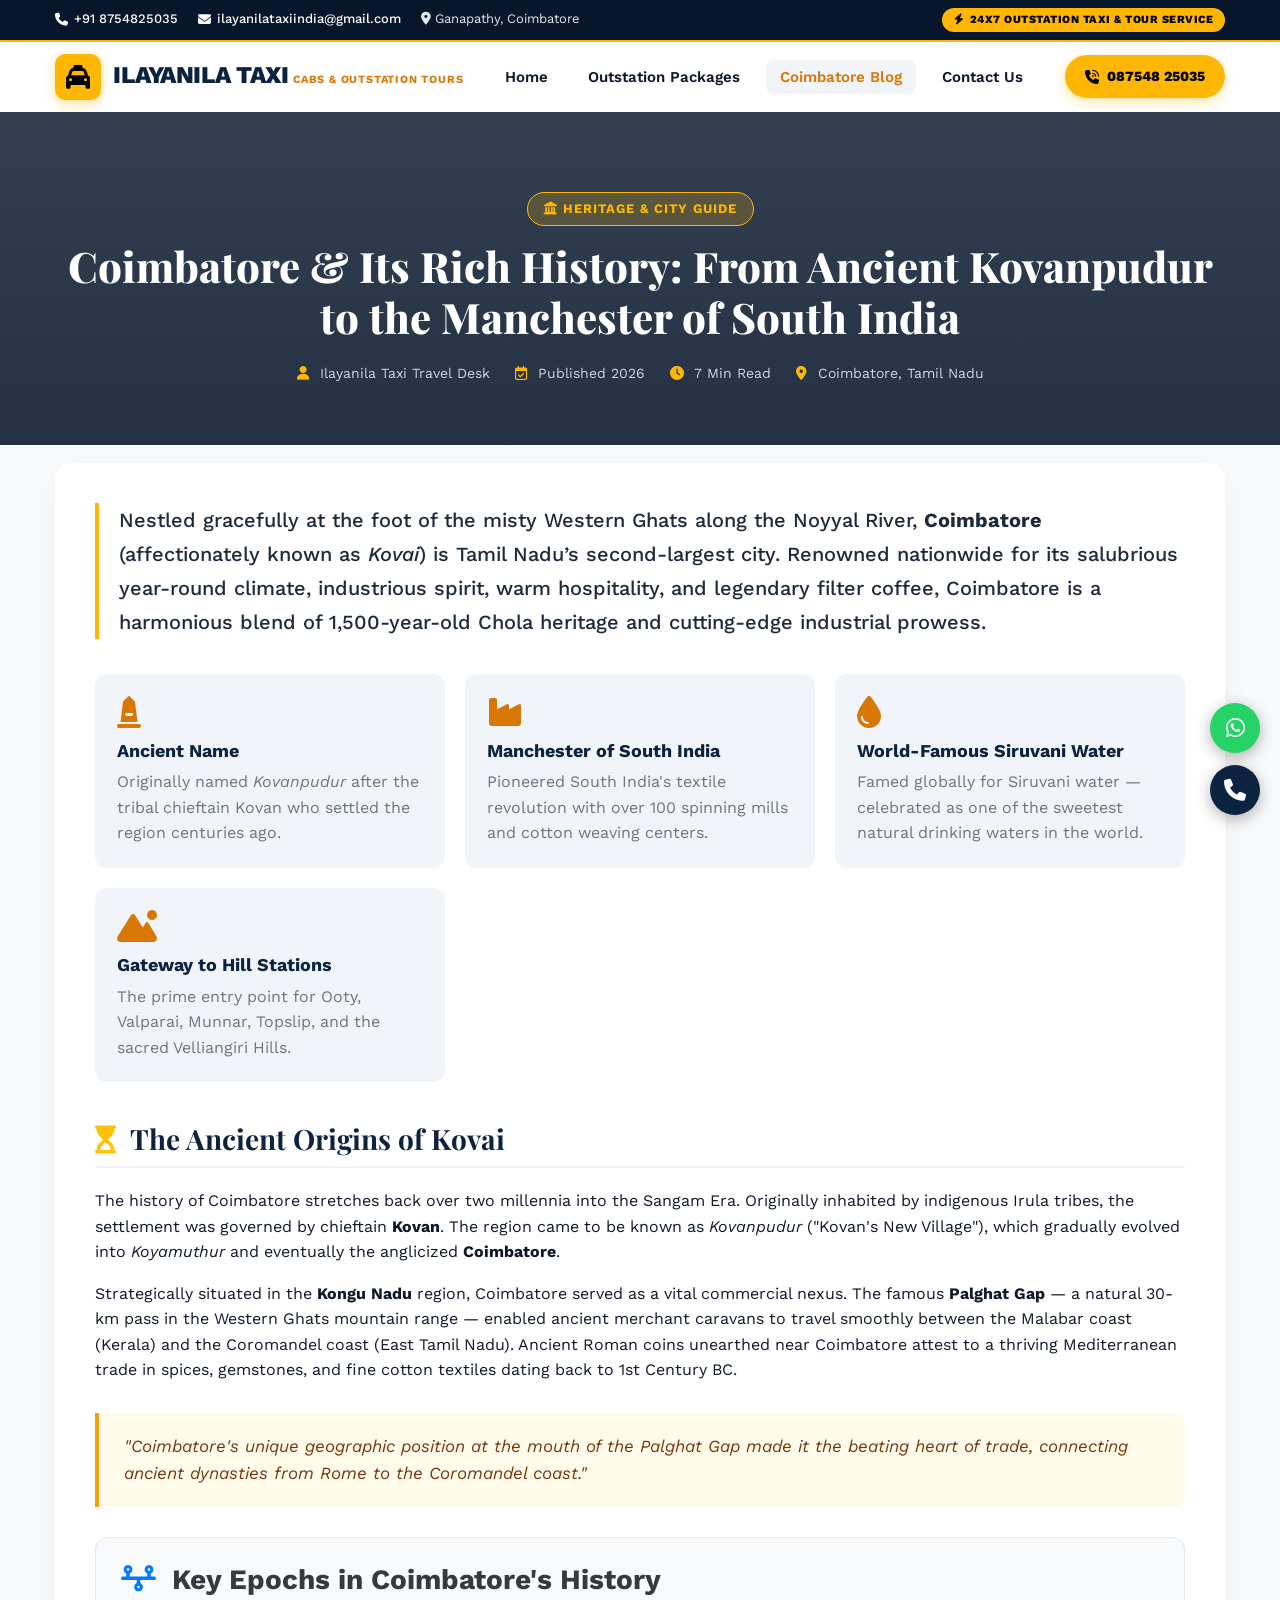
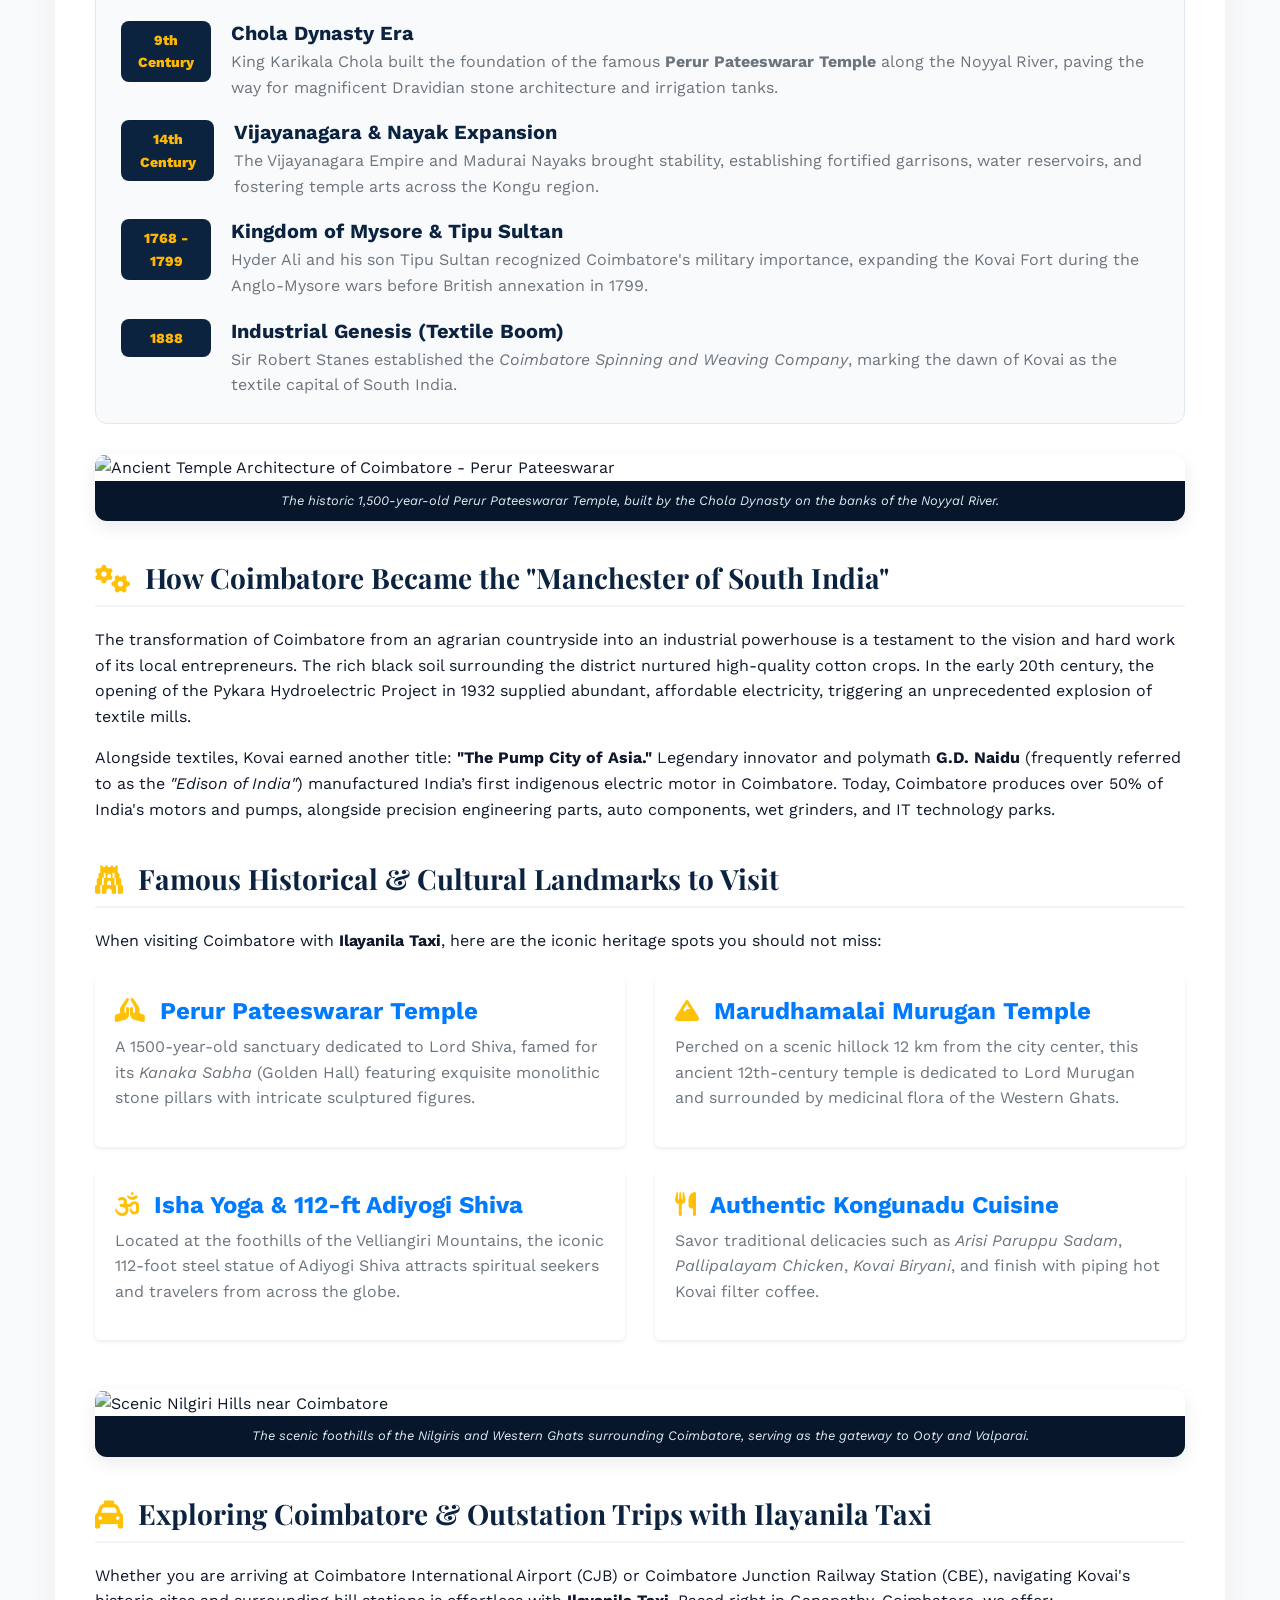
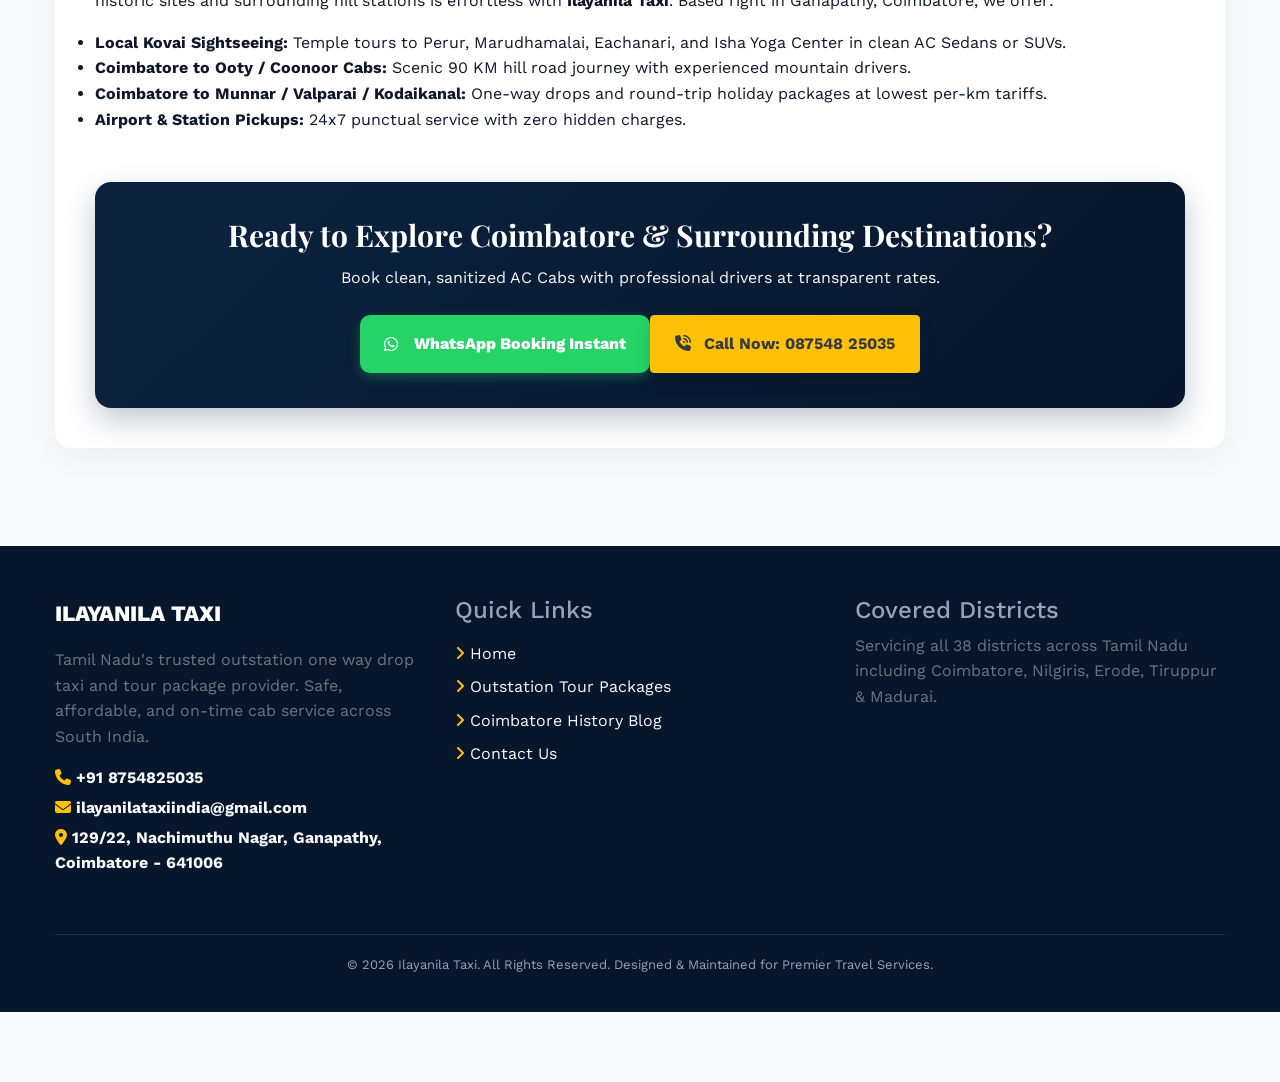
==== blog-coimbatore.html @ df518bef "feat: add Coimbatore blog link and update stylesheet paths Update navigation menus and footer links " ====
<!DOCTYPE html>

<html lang="en">
<head>
<meta charset="utf-8"/>
<meta content="IE=edge" http-equiv="X-UA-Compatible"/>
<meta content="width=device-width, initial-scale=1.0, maximum-scale=1.0, user-scalable=0" name="viewport"/>
<title>Coimbatore & Its Rich History - Manchester of South India | Ilayanila Taxi</title>
<!-- Fav Icon -->
<link href="assets/images/logo.png" rel="icon" type="image/x-icon"/>
<!-- Google Fonts -->
<link href="https://fonts.googleapis.com/css2?family=Playfair+Display:ital,wght@0,600;0,700;0,800;1,600&family=Work+Sans:ital,wght@0,400;0,500;0,600;0,700;0,800&display=swap" rel="stylesheet"/>
<!-- CDN Fallbacks for Bootstrap & FontAwesome -->
<link href="https://cdn.jsdelivr.net/npm/bootstrap@4.6.2/dist/css/bootstrap.min.css" rel="stylesheet"/>
<link href="https://cdnjs.cloudflare.com/ajax/libs/font-awesome/6.4.0/css/all.min.css" rel="stylesheet"/>
<!-- Stylesheets -->
<link href="./assets/css/style.css" rel="stylesheet"/>
<link href="./assets/css/responsive.css" rel="stylesheet"/>
<link href="./style.css" rel="stylesheet"/>

<style>
/* Custom Blog Page Styles */
.blog-hero {
  background: linear-gradient(rgba(7, 22, 43, 0.82), rgba(7, 22, 43, 0.88)), url('https://images.unsplash.com/photo-1582510003544-4d00b7f74220?auto=format&fit=crop&w=1920&q=80') center/cover no-repeat;
  color: #ffffff;
  padding: 80px 0 60px 0;
}

.blog-meta-badge {
  background: rgba(255, 183, 3, 0.2);
  border: 1px solid #ffb703;
  color: #ffb703;
  padding: 6px 16px;
  border-radius: 30px;
  font-size: 13px;
  font-weight: 700;
  text-transform: uppercase;
  letter-spacing: 1px;
  display: inline-block;
}

.blog-main-title {
  font-family: 'Playfair Display', Georgia, serif;
  font-size: 42px;
  font-weight: 800;
  line-height: 1.2;
  margin-top: 15px;
  margin-bottom: 20px;
}

.blog-info-bar {
  display: flex;
  align-items: center;
  justify-content: center;
  gap: 25px;
  flex-wrap: wrap;
  font-size: 14px;
  color: #cbd5e1;
}

.blog-info-bar i {
  color: #ffb703;
  margin-right: 6px;
}

.blog-content-wrapper {
  background: #ffffff;
  border-radius: 16px;
  padding: 40px;
  box-shadow: 0 10px 30px rgba(0,0,0,0.04);
  margin-top: -30px;
  position: relative;
  z-index: 10;
}

.blog-intro-lead {
  font-size: 20px;
  line-height: 1.7;
  color: #1e293b;
  font-weight: 500;
  border-left: 4px solid #ffb703;
  padding-left: 20px;
  margin-bottom: 35px;
}

.history-timeline-box {
  background: #f8fafc;
  border-radius: 12px;
  padding: 25px;
  border: 1px solid #e2e8f0;
  margin: 30px 0;
}

.timeline-item {
  display: flex;
  gap: 20px;
  margin-bottom: 20px;
}

.timeline-item:last-child {
  margin-bottom: 0;
}

.timeline-year {
  background: #0c2340;
  color: #ffb703;
  font-weight: 800;
  padding: 8px 14px;
  border-radius: 8px;
  min-width: 90px;
  text-align: center;
  height: fit-content;
  font-size: 14px;
}

.timeline-content h5 {
  font-weight: 700;
  margin-bottom: 4px;
  color: #0c2340;
}

.blog-section-title {
  font-family: 'Playfair Display', Georgia, serif;
  font-size: 28px;
  font-weight: 700;
  color: #0c2340;
  margin-top: 40px;
  margin-bottom: 20px;
  padding-bottom: 10px;
  border-bottom: 2px solid #f1f5f9;
}

.blog-img-card {
  border-radius: 12px;
  overflow: hidden;
  margin: 25px 0;
  box-shadow: 0 6px 18px rgba(0,0,0,0.08);
}

.blog-img-card img {
  width: 100%;
  height: 380px;
  object-fit: cover;
}

.blog-img-caption {
  background: #07162b;
  color: #e2e8f0;
  padding: 10px 18px;
  font-size: 13px;
  text-align: center;
  font-style: italic;
}

.feature-highlight-grid {
  display: grid;
  grid-template-columns: repeat(auto-fit, minmax(260px, 1fr));
  gap: 20px;
  margin: 30px 0;
}

.feature-highlight-card {
  background: #f1f5f9;
  border-radius: 12px;
  padding: 22px;
  transition: transform 0.2s ease;
}

.feature-highlight-card:hover {
  transform: translateY(-4px);
  background: #e2e8f0;
}

.feature-highlight-card i {
  font-size: 32px;
  color: #d97706;
  margin-bottom: 12px;
}

.feature-highlight-card h4 {
  font-size: 18px;
  font-weight: 700;
  color: #0c2340;
  margin-bottom: 8px;
}

.blog-quote {
  background: #fffbeb;
  border-left: 4px solid #f59e0b;
  padding: 20px 25px;
  border-radius: 0 12px 12px 0;
  font-style: italic;
  font-size: 17px;
  color: #78350f;
  margin: 30px 0;
}

.cta-booking-box {
  background: linear-gradient(135deg, #0c2340 0%, #07162b 100%);
  color: #ffffff;
  border-radius: 16px;
  padding: 35px;
  text-align: center;
  margin-top: 50px;
  box-shadow: 0 12px 30px rgba(12, 35, 64, 0.25);
}

.cta-booking-box h3 {
  font-family: 'Playfair Display', Georgia, serif;
  font-size: 30px;
  font-weight: 700;
  color: #ffffff;
  margin-bottom: 12px;
}

@media (max-width: 767px) {
  .blog-main-title {
    font-size: 30px;
  }
  .blog-content-wrapper {
    padding: 22px;
  }
  .blog-img-card img {
    height: 250px;
  }
  .timeline-item {
    flex-direction: column;
    gap: 8px;
  }
}
</style>

</head>
<body>
<div class="boxed_wrapper">

<!-- Top Header Contact Bar -->
<div class="header-top-bar">
  <div class="auto-container">
    <div class="top-bar-inner">
      <div class="top-info">
        <a href="tel:+918754825035"><i class="fa-solid fa-phone"></i> +91 8754825035</a>
        <a href="mailto:ilayanilataxiindia@gmail.com"><i class="fa-solid fa-envelope"></i> ilayanilataxiindia@gmail.com</a>
        <span class="d-none d-md-inline"><i class="fa-solid fa-location-dot"></i> Ganapathy, Coimbatore</span>
      </div>
      <div>
        <span class="top-badge"><i class="fa-solid fa-bolt"></i> 24x7 Outstation Taxi & Tour Service</span>
      </div>
    </div>
  </div>
</div>

<!-- Main Header -->
<header class="main-header">
<div class="header-lower">
<div class="auto-container">
<div class="outer-box">
<div class="logo-box">
  <a href="index.html" class="brand-badge">
    <div class="brand-icon"><i class="fa-solid fa-taxi"></i></div>
    <div class="brand-text">
      <span class="brand-title">ILAYANILA TAXI</span>
      <span class="brand-sub">Cabs & Outstation Tours</span>
    </div>
  </a>
</div>

<div class="menu-area clearfix d-none d-lg-block">
<nav class="main-menu">
<ul class="navigation">
<li><a href="index.html">Home</a></li>
<li><a href="Destination.html">Outstation Packages</a></li>
<li class="current"><a href="blog-coimbatore.html">Coimbatore Blog</a></li>
<li><a href="contact.html">Contact Us</a></li>
</ul>
</nav>
</div>

<div class="header-cta-group">
  <a href="tel:+918754825035" class="btn-header-call">
    <i class="fa-solid fa-phone-volume"></i>
    <span>087548 25035</span>
  </a>
</div>

</div>
</div>
</div>
</header>

<!-- Blog Hero Banner -->
<section class="blog-hero text-center">
  <div class="auto-container">
    <span class="blog-meta-badge"><i class="fa-solid fa-landmark"></i> Heritage & City Guide</span>
    <h1 class="blog-main-title">Coimbatore & Its Rich History: From Ancient Kovanpudur to the Manchester of South India</h1>
    <div class="blog-info-bar">
      <span><i class="fa-solid fa-user"></i> Ilayanila Taxi Travel Desk</span>
      <span><i class="fa-regular fa-calendar-check"></i> Published 2026</span>
      <span><i class="fa-solid fa-clock"></i> 7 Min Read</span>
      <span><i class="fa-solid fa-location-dot"></i> Coimbatore, Tamil Nadu</span>
    </div>
  </div>
</section>

<!-- Blog Content Area -->
<section class="py-5 bg-light">
<div class="auto-container">
  <div class="blog-content-wrapper">
    
    <p class="blog-intro-lead">
      Nestled gracefully at the foot of the misty Western Ghats along the Noyyal River, <strong>Coimbatore</strong> (affectionately known as <em>Kovai</em>) is Tamil Nadu’s second-largest city. Renowned nationwide for its salubrious year-round climate, industrious spirit, warm hospitality, and legendary filter coffee, Coimbatore is a harmonious blend of 1,500-year-old Chola heritage and cutting-edge industrial prowess.
    </p>

    <!-- Key Quick Facts Grid -->
    <div class="feature-highlight-grid">
      <div class="feature-highlight-card">
        <i class="fa-solid fa-monument"></i>
        <h4>Ancient Name</h4>
        <p class="mb-0 text-muted">Originally named <em>Kovanpudur</em> after the tribal chieftain Kovan who settled the region centuries ago.</p>
      </div>
      <div class="feature-highlight-card">
        <i class="fa-solid fa-industry"></i>
        <h4>Manchester of South India</h4>
        <p class="mb-0 text-muted">Pioneered South India's textile revolution with over 100 spinning mills and cotton weaving centers.</p>
      </div>
      <div class="feature-highlight-card">
        <i class="fa-solid fa-droplet"></i>
        <h4>World-Famous Siruvani Water</h4>
        <p class="mb-0 text-muted">Famed globally for Siruvani water — celebrated as one of the sweetest natural drinking waters in the world.</p>
      </div>
      <div class="feature-highlight-card">
        <i class="fa-solid fa-mountain-sun"></i>
        <h4>Gateway to Hill Stations</h4>
        <p class="mb-0 text-muted">The prime entry point for Ooty, Valparai, Munnar, Topslip, and the sacred Velliangiri Hills.</p>
      </div>
    </div>

    <!-- Section 1: History -->
    <h2 class="blog-section-title"><i class="fa-solid fa-hourglass-start text-warning mr-2"></i> The Ancient Origins of Kovai</h2>
    <p>
      The history of Coimbatore stretches back over two millennia into the Sangam Era. Originally inhabited by indigenous Irula tribes, the settlement was governed by chieftain <strong>Kovan</strong>. The region came to be known as <em>Kovanpudur</em> ("Kovan's New Village"), which gradually evolved into <em>Koyamuthur</em> and eventually the anglicized <strong>Coimbatore</strong>.
    </p>
    <p>
      Strategically situated in the <strong>Kongu Nadu</strong> region, Coimbatore served as a vital commercial nexus. The famous <strong>Palghat Gap</strong> — a natural 30-km pass in the Western Ghats mountain range — enabled ancient merchant caravans to travel smoothly between the Malabar coast (Kerala) and the Coromandel coast (East Tamil Nadu). Ancient Roman coins unearthed near Coimbatore attest to a thriving Mediterranean trade in spices, gemstones, and fine cotton textiles dating back to 1st Century BC.
    </p>

    <div class="blog-quote">
      "Coimbatore's unique geographic position at the mouth of the Palghat Gap made it the beating heart of trade, connecting ancient dynasties from Rome to the Coromandel coast."
    </div>

    <!-- History Timeline -->
    <div class="history-timeline-box">
      <h3 class="font-weight-bold text-dark mb-4"><i class="fa-solid fa-timeline text-primary mr-2"></i> Key Epochs in Coimbatore's History</h3>
      
      <div class="timeline-item">
        <div class="timeline-year">9th Century</div>
        <div class="timeline-content">
          <h5>Chola Dynasty Era</h5>
          <p class="mb-0 text-muted">King Karikala Chola built the foundation of the famous <strong>Perur Pateeswarar Temple</strong> along the Noyyal River, paving the way for magnificent Dravidian stone architecture and irrigation tanks.</p>
        </div>
      </div>

      <div class="timeline-item">
        <div class="timeline-year">14th Century</div>
        <div class="timeline-content">
          <h5>Vijayanagara & Nayak Expansion</h5>
          <p class="mb-0 text-muted">The Vijayanagara Empire and Madurai Nayaks brought stability, establishing fortified garrisons, water reservoirs, and fostering temple arts across the Kongu region.</p>
        </div>
      </div>

      <div class="timeline-item">
        <div class="timeline-year">1768 - 1799</div>
        <div class="timeline-content">
          <h5>Kingdom of Mysore & Tipu Sultan</h5>
          <p class="mb-0 text-muted">Hyder Ali and his son Tipu Sultan recognized Coimbatore's military importance, expanding the Kovai Fort during the Anglo-Mysore wars before British annexation in 1799.</p>
        </div>
      </div>

      <div class="timeline-item">
        <div class="timeline-year">1888</div>
        <div class="timeline-content">
          <h5>Industrial Genesis (Textile Boom)</h5>
          <p class="mb-0 text-muted">Sir Robert Stanes established the <em>Coimbatore Spinning and Weaving Company</em>, marking the dawn of Kovai as the textile capital of South India.</p>
        </div>
      </div>
    </div>

    <!-- Image Card: Perur Temple / Heritage -->
    <div class="blog-img-card">
      <img src="https://images.unsplash.com/photo-1582510003544-4d00b7f74220?auto=format&fit=crop&w=1200&q=80" alt="Ancient Temple Architecture of Coimbatore - Perur Pateeswarar" />
      <div class="blog-img-caption">The historic 1,500-year-old Perur Pateeswarar Temple, built by the Chola Dynasty on the banks of the Noyyal River.</div>
    </div>

    <!-- Section 2: Manchester of South India -->
    <h2 class="blog-section-title"><i class="fa-solid fa-gears text-warning mr-2"></i> How Coimbatore Became the "Manchester of South India"</h2>
    <p>
      The transformation of Coimbatore from an agrarian countryside into an industrial powerhouse is a testament to the vision and hard work of its local entrepreneurs. The rich black soil surrounding the district nurtured high-quality cotton crops. In the early 20th century, the opening of the Pykara Hydroelectric Project in 1932 supplied abundant, affordable electricity, triggering an unprecedented explosion of textile mills.
    </p>
    <p>
      Alongside textiles, Kovai earned another title: <strong>"The Pump City of Asia."</strong> Legendary innovator and polymath <strong>G.D. Naidu</strong> (frequently referred to as the <em>"Edison of India"</em>) manufactured India’s first indigenous electric motor in Coimbatore. Today, Coimbatore produces over 50% of India's motors and pumps, alongside precision engineering parts, auto components, wet grinders, and IT technology parks.
    </p>

    <!-- Section 3: Culture, Temples & Tourism -->
    <h2 class="blog-section-title"><i class="fa-solid fa-gopuram text-warning mr-2"></i> Famous Historical & Cultural Landmarks to Visit</h2>
    <p>
      When visiting Coimbatore with <strong>Ilayanila Taxi</strong>, here are the iconic heritage spots you should not miss:
    </p>

    <div class="row mt-4">
      <div class="col-md-6 mb-4">
        <div class="card h-100 border-0 shadow-sm rounded-lg overflow-hidden">
          <div class="card-body">
            <h4 class="font-weight-bold text-primary mb-2"><i class="fa-solid fa-hands-praying text-warning mr-2"></i> Perur Pateeswarar Temple</h4>
            <p class="text-secondary font-size-14">A 1500-year-old sanctuary dedicated to Lord Shiva, famed for its <em>Kanaka Sabha</em> (Golden Hall) featuring exquisite monolithic stone pillars with intricate sculptured figures.</p>
          </div>
        </div>
      </div>

      <div class="col-md-6 mb-4">
        <div class="card h-100 border-0 shadow-sm rounded-lg overflow-hidden">
          <div class="card-body">
            <h4 class="font-weight-bold text-primary mb-2"><i class="fa-solid fa-mountain text-warning mr-2"></i> Marudhamalai Murugan Temple</h4>
            <p class="text-secondary font-size-14">Perched on a scenic hillock 12 km from the city center, this ancient 12th-century temple is dedicated to Lord Murugan and surrounded by medicinal flora of the Western Ghats.</p>
          </div>
        </div>
      </div>

      <div class="col-md-6 mb-4">
        <div class="card h-100 border-0 shadow-sm rounded-lg overflow-hidden">
          <div class="card-body">
            <h4 class="font-weight-bold text-primary mb-2"><i class="fa-solid fa-om text-warning mr-2"></i> Isha Yoga & 112-ft Adiyogi Shiva</h4>
            <p class="text-secondary font-size-14">Located at the foothills of the Velliangiri Mountains, the iconic 112-foot steel statue of Adiyogi Shiva attracts spiritual seekers and travelers from across the globe.</p>
          </div>
        </div>
      </div>

      <div class="col-md-6 mb-4">
        <div class="card h-100 border-0 shadow-sm rounded-lg overflow-hidden">
          <div class="card-body">
            <h4 class="font-weight-bold text-primary mb-2"><i class="fa-solid fa-utensils text-warning mr-2"></i> Authentic Kongunadu Cuisine</h4>
            <p class="text-secondary font-size-14">Savor traditional delicacies such as <em>Arisi Paruppu Sadam</em>, <em>Pallipalayam Chicken</em>, <em>Kovai Biryani</em>, and finish with piping hot Kovai filter coffee.</p>
          </div>
        </div>
      </div>
    </div>

    <!-- Image Card: Adiyogi / Nature -->
    <div class="blog-img-card">
      <img src="https://images.unsplash.com/photo-1596895111956-bf1cf0599ce5?auto=format&fit=crop&w=1200&q=80" alt="Scenic Nilgiri Hills near Coimbatore" />
      <div class="blog-img-caption">The scenic foothills of the Nilgiris and Western Ghats surrounding Coimbatore, serving as the gateway to Ooty and Valparai.</div>
    </div>

    <!-- Section 4: Exploring Kovai with Ilayanila Taxi -->
    <h2 class="blog-section-title"><i class="fa-solid fa-taxi text-warning mr-2"></i> Exploring Coimbatore & Outstation Trips with Ilayanila Taxi</h2>
    <p>
      Whether you are arriving at Coimbatore International Airport (CJB) or Coimbatore Junction Railway Station (CBE), navigating Kovai's historic sites and surrounding hill stations is effortless with <strong>Ilayanila Taxi</strong>. Based right in Ganapathy, Coimbatore, we offer:
    </p>
    <ul>
      <li><strong>Local Kovai Sightseeing:</strong> Temple tours to Perur, Marudhamalai, Eachanari, and Isha Yoga Center in clean AC Sedans or SUVs.</li>
      <li><strong>Coimbatore to Ooty / Coonoor Cabs:</strong> Scenic 90 KM hill road journey with experienced mountain drivers.</li>
      <li><strong>Coimbatore to Munnar / Valparai / Kodaikanal:</strong> One-way drops and round-trip holiday packages at lowest per-km tariffs.</li>
      <li><strong>Airport & Station Pickups:</strong> 24x7 punctual service with zero hidden charges.</li>
    </ul>

    <!-- CTA Box -->
    <div class="cta-booking-box">
      <h3>Ready to Explore Coimbatore & Surrounding Destinations?</h3>
      <p class="text-light font-size-16 mb-4">Book clean, sanitized AC Cabs with professional drivers at transparent rates.</p>
      <div class="d-flex justify-content-center gap-3 flex-wrap">
        <a href="https://wa.me/918754825035?text=Hello%20Ilayanila%20Taxi,%20I%20read%20your%20Coimbatore%20Blog%20and%20want%20to%20book%20a%20cab" target="_blank" class="btn btn-whatsapp py-3 px-4 font-weight-bold shadow">
          <i class="fa-brands fa-whatsapp font-size-18 mr-2"></i> WhatsApp Booking Instant
        </a>
        <a href="tel:+918754825035" class="btn btn-warning py-3 px-4 font-weight-bold text-dark shadow">
          <i class="fa-solid fa-phone-volume mr-2"></i> Call Now: 087548 25035
        </a>
      </div>
    </div>

  </div>
</div>
</section>

<!-- Footer -->
<footer class="footer">
<div class="auto-container">
  <div class="row">
    <div class="col-lg-4 col-md-6 mb-4">
      <span>ILAYANILA TAXI</span>
      <p class="mt-3 text-muted">Tamil Nadu's trusted outstation one way drop taxi and tour package provider. Safe, affordable, and on-time cab service across South India.</p>
      <div class="mt-3 font-weight-bold text-light">
        <p class="mb-1"><i class="fa-solid fa-phone text-warning"></i> +91 8754825035</p>
        <p class="mb-1"><i class="fa-solid fa-envelope text-warning"></i> ilayanilataxiindia@gmail.com</p>
        <p class="mb-1"><i class="fa-solid fa-location-dot text-warning"></i> 129/22, Nachimuthu Nagar, Ganapathy, Coimbatore - 641006</p>
      </div>
    </div>

    <div class="col-lg-4 col-md-6 mb-4">
      <h4>Quick Links</h4>
      <ul class="list-unstyled mt-3 font-size-14 text-light">
        <li class="mb-2"><a href="index.html"><i class="fa-solid fa-angle-right text-warning"></i> Home</a></li>
        <li class="mb-2"><a href="Destination.html"><i class="fa-solid fa-angle-right text-warning"></i> Outstation Tour Packages</a></li>
        <li class="mb-2"><a href="blog-coimbatore.html"><i class="fa-solid fa-angle-right text-warning"></i> Coimbatore History Blog</a></li>
        <li class="mb-2"><a href="contact.html"><i class="fa-solid fa-angle-right text-warning"></i> Contact Us</a></li>
      </ul>
    </div>

    <div class="col-lg-4 col-md-12 mb-4">
      <h4>Covered Districts</h4>
      <p class="text-muted font-size-13">Servicing all 38 districts across Tamil Nadu including Coimbatore, Nilgiris, Erode, Tiruppur & Madurai.</p>
    </div>
  </div>

  <div class="footer-bottom text-center">
    <p>© 2026 Ilayanila Taxi. All Rights Reserved. Designed & Maintained for Premier Travel Services.</p>
  </div>
</div>
</footer>

<!-- Floating Desktop Contact Icons -->
<div class="contact-icons d-none d-md-flex">
  <a href="https://wa.me/918754825035?text=Hello%20Ilayanila%20Taxi,%20I%20want%20to%20book%20a%20cab" target="_blank" class="whatsapp-icon" title="Chat on WhatsApp"><i class="fa-brands fa-whatsapp"></i></a>
  <a href="tel:+918754825035" class="call-icon" title="Call Us"><i class="fa-solid fa-phone"></i></a>
</div>

<!-- Fixed Mobile Bottom Action Bar -->
<div class="mobile-bottom-bar d-md-none">
  <a href="tel:+918754825035" class="mobile-btn-call">
    <i class="fa-solid fa-phone"></i> Call 087548 25035
  </a>
  <a href="https://wa.me/918754825035?text=Hello%20Ilayanila%20Taxi,%20I%20want%20to%20book%20a%20cab" target="_blank" class="mobile-btn-whatsapp">
    <i class="fa-brands fa-whatsapp"></i> WhatsApp Book
  </a>
</div>

</div><!-- boxed_wrapper -->

<script src="https://code.jquery.com/jquery-3.6.0.min.js"></script>
<script src="https://cdn.jsdelivr.net/npm/bootstrap@4.6.2/dist/js/bootstrap.bundle.min.js"></script>

</body>
</html>
---- assets/css/style.css ----
/* Ilayanila Taxi Main Stylesheet - Modern Clean Redesign */
:root {
  --primary-color: #0c2340;   /* Deep Royal Navy */
  --primary-dark: #07162b;    /* Ultra Dark Navy */
  --secondary-color: #ffb703; /* Taxi Gold/Yellow */
  --secondary-hover: #f59e0b;
  --accent-green: #25D366;    /* WhatsApp Green */
  --accent-green-hover: #1eb857;
  --light-bg: #f8fafc;
  --text-dark: #0f172a;       /* Slate 900 */
  --text-slate: #334155;      /* Slate 700 */
  --text-muted: #64748b;      /* Slate 500 */
  --font-heading: 'Work Sans', 'Playfair Display', Georgia, serif;
  --font-body: 'Work Sans', -apple-system, BlinkMacSystemFont, sans-serif;
}

* {
  box-sizing: border-box;
  margin: 0;
  padding: 0;
}

body {
  font-family: var(--font-body);
  color: var(--text-dark);
  background-color: var(--light-bg);
  line-height: 1.6;
  padding-bottom: 70px; /* Space for mobile bottom bar */
}

a {
  color: inherit;
  text-decoration: none;
  transition: all 0.2s ease;
}
a:hover {
  text-decoration: none;
}

/* Hide duplicate sticky headers/menus */
.sticky-header, .mobile-menu {
  display: none !important;
}

/* Top Header Bar */
.header-top-bar {
  background-color: var(--primary-dark);
  color: #e2e8f0;
  padding: 8px 0;
  font-size: 13px;
  border-bottom: 2px solid var(--secondary-color);
}

.header-top-bar .top-bar-inner {
  display: flex;
  justify-content: space-between;
  align-items: center;
  flex-wrap: wrap;
  gap: 10px;
}

.header-top-bar .top-info {
  display: flex;
  align-items: center;
  gap: 20px;
  flex-wrap: wrap;
}

.header-top-bar .top-info a {
  color: #ffffff;
  display: inline-flex;
  align-items: center;
  gap: 6px;
  font-weight: 500;
}

.header-top-bar .top-info a:hover {
  color: var(--secondary-color);
}

.header-top-bar .top-badge {
  background: var(--secondary-color);
  color: #000000;
  font-weight: 800;
  padding: 3px 12px;
  border-radius: 20px;
  font-size: 11px;
  text-transform: uppercase;
  letter-spacing: 0.5px;
  display: inline-flex;
  align-items: center;
  gap: 5px;
}

/* Main Navbar */
.main-header {
  position: relative;
  width: 100%;
  z-index: 99;
  background: #ffffff;
  box-shadow: 0 4px 15px rgba(0,0,0,0.06);
}

.header-lower {
  padding: 12px 0;
}

.auto-container {
  max-width: 1200px;
  margin: 0 auto;
  padding: 0 15px;
}

.outer-box {
  display: flex;
  align-items: center;
  justify-content: space-between;
}

.logo-box .brand-badge {
  display: flex;
  align-items: center;
  gap: 12px;
  text-decoration: none;
}

.logo-box .brand-icon {
  width: 46px;
  height: 46px;
  background: var(--secondary-color);
  border-radius: 10px;
  display: flex;
  align-items: center;
  justify-content: center;
  color: #000000;
  font-size: 24px;
  box-shadow: 0 4px 12px rgba(255, 183, 3, 0.4);
}

.logo-box .brand-title {
  font-family: var(--font-heading);
  font-size: 24px;
  font-weight: 800;
  color: var(--primary-color);
  line-height: 1.1;
  letter-spacing: -0.5px;
}

.logo-box .brand-sub {
  font-size: 11px;
  font-weight: 700;
  color: #d97706;
  text-transform: uppercase;
  letter-spacing: 0.8px;
}

.navigation {
  display: flex !important;
  flex-direction: row !important;
  list-style: none !important;
  gap: 12px !important;
  align-items: center !important;
  margin: 0 !important;
  padding: 0 !important;
}

.navigation li a {
  font-weight: 600;
  font-size: 15px;
  color: var(--text-dark);
  padding: 8px 14px;
  border-radius: 8px;
}

.navigation li a:hover, .navigation li.current a {
  background: #f1f5f9;
  color: #d97706;
}

.btn-header-call {
  background: var(--secondary-color);
  color: #000000 !important;
  font-weight: 800;
  padding: 10px 20px;
  border-radius: 24px;
  font-size: 14px;
  display: inline-flex;
  align-items: center;
  gap: 8px;
  box-shadow: 0 4px 12px rgba(255, 183, 3, 0.35);
}

.btn-header-call:hover {
  background: var(--secondary-hover);
}

/* Hero Carousel */
.carousel {
  position: relative;
  width: 100%;
  height: 480px;
  overflow: hidden;
  background: var(--primary-dark);
}

.carousel-inner {
  position: relative;
  width: 100%;
  height: 100%;
}

.carousel-slide {
  position: absolute;
  top: 0;
  left: 0;
  width: 100%;
  height: 100%;
  opacity: 0;
  transition: opacity 0.8s ease;
}

.carousel-slide.active {
  opacity: 1;
}

.carousel-slide img {
  width: 100%;
  height: 100%;
  object-fit: cover;
  filter: brightness(0.38);
}

/* Hero Caption Overlay */
.carousel-caption-custom {
  position: absolute;
  top: 0;
  left: 0;
  width: 100%;
  height: 100%;
  display: flex;
  flex-direction: column;
  align-items: center;
  justify-content: center;
  text-align: center;
  padding: 0 20px;
  z-index: 5;
  color: #ffffff;
}

.carousel-text {
  font-family: var(--font-heading);
  font-size: 38px;
  font-weight: 800;
  color: #ffffff;
  margin-bottom: 12px;
  line-height: 1.25;
  text-shadow: 0 2px 10px rgba(0,0,0,0.6);
  max-width: 900px;
}

.carousel-subtext {
  font-size: 17px;
  color: #e2e8f0;
  font-weight: 400;
  max-width: 720px;
  margin: 0 auto 24px;
  line-height: 1.5;
  text-shadow: 0 1px 5px rgba(0,0,0,0.5);
}

.hero-highlights {
  display: flex;
  justify-content: center;
  gap: 12px;
  flex-wrap: wrap;
  max-width: 850px;
}

.hero-tag {
  background: rgba(255, 255, 255, 0.15);
  backdrop-filter: blur(6px);
  border: 1px solid rgba(255, 255, 255, 0.25);
  color: #ffffff;
  padding: 6px 14px;
  border-radius: 20px;
  font-size: 13px;
  font-weight: 600;
  display: inline-flex;
  align-items: center;
  gap: 6px;
}

/* Booking Form Container (Floating Card Style) */
#FormLead {
  margin-top: -65px;
  position: relative;
  z-index: 20;
}

.bookingform-details {
  background: #ffffff !important;
  border-radius: 16px;
  box-shadow: 0 16px 40px rgba(12, 35, 64, 0.12);
  padding: 32px;
  border: 1px solid #e2e8f0;
  border-top: 5px solid var(--secondary-color);
  color: var(--text-dark) !important;
}

.booking-header {
  border-bottom: 2px solid #f1f5f9;
  padding-bottom: 16px;
  margin-bottom: 24px;
}

.booking-header h2 {
  font-size: 24px;
  font-weight: 800;
  color: var(--primary-color);
  display: flex;
  align-items: center;
  gap: 10px;
  margin: 0;
}

/* Tab buttons for trip type */
.tab-btn-group {
  display: flex;
  gap: 12px;
  margin-bottom: 24px;
}

.tab-btn {
  flex: 1;
  padding: 12px 18px;
  background: #f1f5f9;
  color: var(--text-slate);
  font-weight: 700;
  font-size: 15px;
  border-radius: 10px;
  border: 2px solid #e2e8f0;
  cursor: pointer;
  text-align: center;
  transition: all 0.2s ease;
  display: inline-flex;
  align-items: center;
  justify-content: center;
  gap: 8px;
}

.tab-btn:hover {
  background: #e2e8f0;
}

.tab-btn.active {
  background: var(--primary-color) !important;
  color: #ffffff !important;
  border-color: var(--primary-color) !important;
  box-shadow: 0 4px 12px rgba(12, 35, 64, 0.2);
}

/* Form Controls & Labels */
.bookingform-details label {
  color: var(--text-dark) !important;
  font-weight: 700 !important;
  font-size: 14px !important;
  margin-bottom: 6px !important;
  display: block;
}

.bookingform-details .form-control {
  background: #ffffff !important;
  border: 1px solid #cbd5e1 !important;
  border-radius: 8px !important;
  padding: 10px 14px !important;
  font-size: 14px !important;
  height: 46px !important;
  color: var(--text-dark) !important;
  box-shadow: none !important;
  transition: border-color 0.2s;
}

.bookingform-details .form-control:focus {
  border-color: var(--primary-color) !important;
  box-shadow: 0 0 0 3px rgba(12, 35, 64, 0.1) !important;
}

.fare-calc-badge {
  background: #fefce8;
  border: 1px solid #fde047;
  color: #854d0e;
  padding: 14px 18px;
  border-radius: 10px;
  font-weight: 700;
  font-size: 15px;
  margin: 20px 0;
  display: flex;
  align-items: center;
  justify-content: space-between;
  flex-wrap: wrap;
  gap: 12px;
}

.btn-action-group {
  display: flex;
  gap: 14px;
  flex-wrap: wrap;
}

.btn-action-group .btn {
  flex: 1;
  min-width: 200px;
}

.btn-whatsapp {
  background-color: var(--accent-green) !important;
  color: #ffffff !important;
  border: none !important;
  font-weight: 800 !important;
  border-radius: 10px !important;
  display: inline-flex !important;
  align-items: center !important;
  justify-content: center !important;
  gap: 8px !important;
  box-shadow: 0 4px 12px rgba(37, 211, 102, 0.3) !important;
  transition: background-color 0.2s ease !important;
}
.btn-whatsapp:hover {
  background-color: var(--accent-green-hover) !important;
  color: #ffffff !important;
}

.btn-call {
  background-color: var(--primary-color) !important;
  color: #ffffff !important;
  border: none !important;
  font-weight: 800 !important;
  border-radius: 10px !important;
  display: inline-flex !important;
  align-items: center !important;
  justify-content: center !important;
  gap: 8px !important;
  box-shadow: 0 4px 12px rgba(12, 35, 64, 0.3) !important;
  transition: background-color 0.2s ease !important;
}
.btn-call:hover {
  background-color: var(--primary-dark) !important;
  color: #ffffff !important;
}

/* Section Title Styling */
.sec-title {
  text-align: center;
  margin-bottom: 36px;
}

.sec-title h6 {
  font-size: 13px;
  font-weight: 800;
  color: #d97706;
  text-transform: uppercase;
  letter-spacing: 1.5px;
  margin-bottom: 6px;
}

.sec-title h2 {
  font-size: 30px;
  font-weight: 800;
  color: var(--primary-color);
  line-height: 1.25;
}

/* Fleet Cards */
.fleet-grid {
  display: grid;
  grid-template-columns: repeat(auto-fit, minmax(270px, 1fr));
  gap: 24px;
}

.fleet-card {
  background: #ffffff;
  border-radius: 16px;
  border: 1px solid #e2e8f0;
  overflow: hidden;
  box-shadow: 0 6px 20px rgba(0,0,0,0.05);
  transition: transform 0.3s, box-shadow 0.3s;
  display: flex;
  flex-direction: column;
}

.fleet-card:hover {
  transform: translateY(-5px);
  box-shadow: 0 12px 28px rgba(0,0,0,0.1);
}

.fleet-img-wrap {
  position: relative;
  height: 190px;
  background: #f1f5f9;
}

.fleet-img-wrap img {
  width: 100%;
  height: 100%;
  object-fit: cover;
}

.fleet-badge {
  position: absolute;
  top: 12px;
  right: 12px;
  background: var(--secondary-color);
  color: #000000;
  font-weight: 800;
  font-size: 12px;
  padding: 4px 10px;
  border-radius: 20px;
}

.fleet-body {
  padding: 20px;
  display: flex;
  flex-direction: column;
  flex: 1;
}

.fleet-title {
  font-size: 22px;
  font-weight: 800;
  color: var(--primary-color);
  margin-bottom: 4px;
}

.fleet-models {
  font-size: 13px;
  color: var(--text-muted);
  margin-bottom: 16px;
}

.fleet-specs {
  display: grid;
  grid-template-columns: 1fr 1fr;
  gap: 8px;
  background: #f8fafc;
  padding: 10px 12px;
  border-radius: 8px;
  margin-bottom: 16px;
  font-size: 13px;
}

.fleet-spec-item {
  display: flex;
  align-items: center;
  gap: 6px;
  color: #334155;
  font-weight: 500;
}

.fleet-price-box {
  background: #eff6ff;
  border: 1px dashed #bfdbfe;
  padding: 12px;
  border-radius: 8px;
  margin-bottom: 16px;
}

.fleet-price-row {
  display: flex;
  justify-content: space-between;
  font-size: 14px;
  font-weight: 700;
  color: var(--primary-color);
  margin-bottom: 4px;
}

/* Tour Cards */
.tour-grid {
  display: grid;
  grid-template-columns: repeat(auto-fit, minmax(300px, 1fr));
  gap: 24px;
}

.tour-card {
  background: #ffffff;
  border-radius: 16px;
  border: 1px solid #e2e8f0;
  overflow: hidden;
  box-shadow: 0 6px 20px rgba(0,0,0,0.05);
  display: flex;
  flex-direction: column;
}

.tour-card-img {
  position: relative;
  height: 200px;
}

.tour-card-img img {
  width: 100%;
  height: 100%;
  object-fit: cover;
}

.tour-duration-tag {
  position: absolute;
  bottom: 12px;
  left: 12px;
  background: var(--primary-color);
  color: #ffffff;
  font-weight: 700;
  font-size: 12px;
  padding: 4px 12px;
  border-radius: 20px;
}

.tour-card-body {
  padding: 20px;
  display: flex;
  flex-direction: column;
  flex: 1;
}

.tour-card-title {
  font-size: 20px;
  font-weight: 800;
  color: var(--primary-color);
  margin-bottom: 8px;
}

.tour-highlights-list {
  font-size: 13px;
  color: #475569;
  list-style: none;
  margin-bottom: 16px;
}

.tour-highlights-list li {
  margin-bottom: 6px;
  display: flex;
  align-items: center;
  gap: 6px;
}

/* Table */
.table-responsive {
  border-radius: 12px;
  box-shadow: 0 4px 16px rgba(0,0,0,0.04);
}

.table-bordered {
  border: 1px solid #e2e8f0;
  background: #ffffff;
  margin: 0;
}

.table-bordered th {
  background: var(--primary-color);
  color: #ffffff;
  font-weight: 700;
  text-align: center;
  padding: 14px;
  font-size: 14px;
}

.table-bordered td {
  vertical-align: middle;
  padding: 12px 14px;
  font-size: 14px;
}

/* Feature Boxes */
.feature-box {
  background: #ffffff;
  padding: 24px;
  border-radius: 12px;
  border: 1px solid #e2e8f0;
  text-align: center;
  box-shadow: 0 4px 12px rgba(0,0,0,0.03);
  height: 100%;
}

.feature-icon {
  width: 54px;
  height: 54px;
  background: #fef3c7;
  color: #d97706;
  border-radius: 50%;
  display: flex;
  align-items: center;
  justify-content: center;
  font-size: 24px;
  margin: 0 auto 16px;
}

.feature-box h4 {
  font-size: 18px;
  font-weight: 800;
  color: var(--primary-color);
  margin-bottom: 8px;
}

.feature-box p {
  font-size: 14px;
  color: var(--text-muted);
}

/* Footer */
.footer {
  background: var(--primary-dark);
  color: #94a3b8;
  padding: 50px 20px 20px;
  margin-top: 50px;
}

.footer span {
  font-family: var(--font-heading);
  font-size: 22px;
  font-weight: 800;
  color: #ffffff;
}

.district-list {
  display: grid;
  grid-template-columns: repeat(auto-fill, minmax(130px, 1fr));
  gap: 8px;
  list-style: none;
  padding: 15px 0;
  color: #cbd5e1;
  font-size: 13px;
}

.collapsible {
  background: var(--primary-color);
  color: var(--secondary-color);
  border: 1px solid var(--secondary-color);
  padding: 10px 16px;
  width: 100%;
  text-align: left;
  font-weight: 700;
  border-radius: 6px;
  cursor: pointer;
  margin-top: 15px;
}

.footer-bottom {
  border-top: 1px solid rgba(255,255,255,0.1);
  padding-top: 20px;
  margin-top: 30px;
  font-size: 13px;
}

/* Floating Contact Icons (Desktop) */
.contact-icons {
  position: fixed;
  bottom: 85px;
  right: 20px;
  display: flex;
  flex-direction: column;
  gap: 12px;
  z-index: 999;
}

.whatsapp-icon, .call-icon {
  width: 50px;
  height: 50px;
  border-radius: 50%;
  display: flex;
  align-items: center;
  justify-content: center;
  color: #ffffff;
  font-size: 22px;
  box-shadow: 0 4px 15px rgba(0,0,0,0.3);
  transition: transform 0.3s;
}

.whatsapp-icon { background: var(--accent-green); }
.call-icon { background: var(--primary-color); }

.whatsapp-icon:hover, .call-icon:hover {
  transform: scale(1.1);
  color: #ffffff;
}

/* Fixed Mobile Bottom Action Bar */
.mobile-bottom-bar {
  position: fixed;
  bottom: 0;
  left: 0;
  width: 100%;
  background: #ffffff;
  box-shadow: 0 -2px 10px rgba(0,0,0,0.15);
  display: flex;
  z-index: 9999;
  border-top: 1px solid #e2e8f0;
}

.mobile-bottom-bar a {
  flex: 1;
  padding: 14px 10px;
  text-align: center;
  font-weight: 800;
  font-size: 15px;
  display: flex;
  align-items: center;
  justify-content: center;
  gap: 8px;
  text-decoration: none;
}

.mobile-btn-call {
  background: var(--primary-color);
  color: #ffffff !important;
}

.mobile-btn-whatsapp {
  background: var(--accent-green);
  color: #ffffff !important;
}

/* Autocomplete */
.position-relative-container {
  position: relative;
}

.autocomplete-suggestions {
  position: absolute;
  border: 1px solid #cbd5e1;
  z-index: 999;
  top: 100%;
  left: 0;
  right: 0;
  background-color: #ffffff;
  max-height: 220px;
  overflow-y: auto;
  box-shadow: 0px 8px 20px rgba(0,0,0,0.15);
  border-radius: 0 0 8px 8px;
}

.autocomplete-suggestion {
  padding: 10px 14px;
  cursor: pointer;
  background-color: #ffffff;
  border-bottom: 1px solid #f1f5f9;
  font-size: 13px;
  color: #334155;
}

.autocomplete-suggestion:hover {
  background-color: #eff6ff;
  color: var(--primary-color);
  font-weight: 600;
}

/* Responsive Overrides */
@media (max-width: 991px) {
  .navigation {
    display: none !important;
  }
  .carousel {
    height: 380px;
  }
  .carousel-text {
    font-size: 28px;
  }
  .carousel-subtext {
    font-size: 15px;
  }
  #FormLead {
    margin-top: -30px;
  }
  .bookingform-details {
    padding: 20px 16px;
  }
}

@media (max-width: 575px) {
  .header-top-bar .top-info {
    font-size: 12px;
    gap: 10px;
  }
  .carousel {
    height: 340px;
  }
  .carousel-text {
    font-size: 22px;
  }
  .carousel-subtext {
    font-size: 13px;
  }
  .hero-tag {
    font-size: 11px;
    padding: 4px 10px;
  }
  .btn-header-call span {
    display: none;
  }
}

/* Extra Helper Utilities */
.bookingform-details {
  background: #0b3a6e !important;
}
.Bookingnow {
  color: #e0b336 !important;
}
.nav-tabs .nav-link {
  color: #e0b336 !important;
}
.nav-tabs .nav-link.active {
  background: #0b3a6e !important;
  border: 1px solid #e0b336 !important;
}
#distance {
  color: white !important;
}
---- assets/css/responsive.css ----
/* Responsive Css */



@media only screen and (max-width: 1599px){

  .main-header.style-three .header-lower .logo-box{
    margin-right: 30px;
  }

  .main-header.style-three .header-lower .menu-right-content .btn-box{
    margin-left: 30px;
  }

}


@media only screen and (max-width: 1399px){

  .main-header.style-three{
    padding: 0px 30px;
  }

  .main-header.style-three .header-lower .main-menu .navigation > li{
    margin: 0px 15px;
  }

}


@media only screen and (max-width: 1200px){

  .main-menu,
  .sticky-header,
  .main-header.style-one .outer-container:before{
    display: none !important;
  }

  .menu-area .mobile-nav-toggler {
    display: block;
    padding: 10px;
  }

  .megamenu ul li:first-child{
    display: none;
  }

  .booking-form .message-btn{
    position: relative;
    top: 0px;
    right: 0px;
    width: 50%;
    float: left;
    padding: 0px 15px;
  }

  .booking-form .form-group{
    width: 50%;
    margin-bottom: 30px;
    padding: 0px 15px;
  }

  .booking-form .form-group input[type='text'],
  .booking-form .form-group .nice-select{
    max-width: 100%;
  }

  .banner-section .content-box .form-inner{
    padding-right: 20px;
  }

  .booking-form .message-btn .theme-btn{
    display: block;
    width: 100%;
  }

  .image_block_1 .image-box .video-content{
    right: -15px;
  }

  .footer-top .footer-widget{
    margin: 0px !important;
  }

  .footer-top .logo-widget .social-links li{
    margin-bottom: 10px;
  }

  .about-style-two .content_block_1 .content-box{
    margin: 0px;
  }

  .banner-section.style-three .booking-form .message-btn{
    top: 0px;
  }

  .banner-section.style-three .form-inner{
    padding-right: 30px;
  }

  .anim-icon{
    display: none !important;
  }

  .about-style-three .content_block_4 .content-box{
    margin-left: 0px;
  }

  .main-header.style-three .menu-area .mobile-nav-toggler .icon-bar{
    background: #222;
  }

  .main-header.style-three .menu-area .mobile-nav-toggler{
    margin-top: 32px;
  }

  .deals-style-two .single-deals-box .inner-box .content-box{
    padding: 40px 30px;
  }

  .deals-style-two .owl-nav{
    display: none;
  }

  .single-feed-box .inner-box .link a{
    font-size: 20px;
    line-height: 24px;
    padding: 10px 20px;
  }

  .destination-details-content .inner-box .image-box .image{
    margin-bottom: 10px;
  }

  .page-title.style-two .booking-form .message-btn{
    top: 0px;
  }

  .page-title.style-two .form-inner{
    padding-right: 30px;
    padding-bottom: 30px;
  }

  .tours-page-section .item-shorting .left-column h3{
    font-size: 20px;
  }

  .tour-details .tour-sidebar{
    margin-top: 0px;
    padding-top: 150px;
  }

  .tour-details-content .overview-inner .overview-list li ul li{
    font-size: 15px;
  }

  .blog-details-content .image-box .image{
    margin-bottom: 10px;
  }

  .rtl .banner-section .content-box .form-inner{
    padding-left: 20px;
  }

  .rtl .booking-form .message-btn{
    left: 0px;
  }

  .banner-section.style-three .form-inner{
    padding-bottom: 20px;
  }


}



@media only screen and (min-width: 768px){
  .main-menu .navigation > li > ul,
  .main-menu .navigation > li > ul > li > ul,
  .main-menu .navigation > li > .megamenu{
    display:block !important;
    visibility:hidden;
    opacity:0;
  }
}



@media only screen and (max-width: 991px){

  .feature-block-one .inner-box{
    margin-bottom: 30px;
  }

  .feature-section,
  .tour-section{
    padding-bottom: 120px;
  }

  .image_block_1 .image-box,
  .tour-block-one .inner-box{
    margin-bottom: 30px;
  }

  .image_block_1 .image-box .video-content{
    right: 0px;
  }

  .image_block_1 .image-box .shape{
    display: none;
  }

  .counter-block-one .inner-box{
    margin-bottom: 30px;
  }

  .funfact-section .inner-container{
    padding-bottom: 10px;
  }

  .news-block-one .inner-box{
    margin-bottom: 30px;
  }

  .pb-220{
    padding-bottom: 190px !important;
  }

  .footer-top .footer-widget{
    margin: 0px 0px 30px 0px !important;
  }

  .footer-top{
    padding-bottom: 80px;
  }

  .header-top .top-info li{
    font-size: 14px;
    margin-right: 15px;
  }

  .image_block_2 .image-box{
    max-width: 520px;
    margin: 0 auto;
  }

  .about-style-two .content_block_1 .content-box{
    margin-bottom: 30px;
  }

  .offer-section .owl-dots{
    display: none;
  }

  .counter-block-two .inner-box:before{
    display: none;
  }

  .news-section{
    padding-bottom: 120px;
  }

  .banner-carousel .owl-nav{
    display: none;
  }

  .deals-style-two .single-deals-box{
    max-width: 600px;
    margin: 0 auto;
  }

  .deals-style-two .single-deals-box .inner-box{
    padding-left: 0px;
  }

  .deals-style-two .single-deals-box .inner-box .image-box{
    position: relative;
  }

  .place-block-one{
    max-width: 350px;
    margin: 0 auto;
  }

  .destination-details-content{
    padding-right: 0px;
  }

  .destination-sidebar{
    margin-left: 0px;
    margin-top: 30px;
  }

  .tour-sidebar{
    margin-left: 0px;
    margin-top: 30px;
  }

  .tour-details{
    padding-bottom: 150px;
  }

  .team-block-one .inner-box{
    margin-bottom: 30px;
  }

  .team-section{
    padding-bottom: 120px;
  }

  .process-sidebar{
    margin-left: 0px;
    margin-top: 30px;
  }

  .booking-process-content{
    margin-right: 0px;
  }

  .booking-process-content .processing-form .form-group .card-list li{
    margin-bottom: 5px;
  }

  .gallery-style-two .gallery-block-one{
    max-width: 370px;
    margin: 0 auto;
  }

  .faq-sidebar{
    margin-left: 0px;
    margin-top: 30px;
  }

  .faq-content{
    margin-right: 0px;
  }

  .blog-sidebar{
    margin-left: 0px;
    margin-top: 30px;
  }

  .single-info-box .inner-box{
    margin-bottom: 30px;
  }

  .contact-info-section{
    padding-bottom: 120px;
  }

  .content_block_5 .content-box{
    margin-bottom: 30px;
  }

  .tour-details .tour-sidebar{
    padding-top: 0px;
  }

}


@media only screen and (max-width: 767px){

  .sec-pad{
    padding: 65px 0px 70px 0px;
  }

  .banner-section .content-box h2{
    font-size: 40px;
    line-height: 50px;
  }

  .banner-section .content-box p{
    font-size: 18px;
  }

  .banner-section{
    padding: 160px 0px 100px 0px;
  }

  .sec-title h2{
    font-size: 36px;
    line-height: 45px;
  }

  .feature-block-one{
    max-width: 300px;
    margin: 0 auto;
  }

  .feature-section{
    padding-bottom: 40px;
  }

  .banner-section .pattern-layer{
    display: none;
  }

  .about-section{
    padding: 70px 0px;
  }

  .tour-block-one{
    max-width: 370px;
    margin: 0 auto;
  }

  .tour-section{
    padding-bottom: 40px;
  }

  .deals-section{
    padding: 70px 0px;
  }

  .map-section .map-inner .map-content .single-location-box{
    left: 30px !important;
    right: inherit !important;
  }

  .map-section .map-inner .map-content{
    min-height: 500px;
  }

  .map-section{
    padding: 65px 0px 120px 0px;
  }

  .testimonial-section .owl-dots{
    display: none;
  }

  .testimonial-section{
    padding-bottom: 120px;
  }

  .video-section{
    padding: 90px 0px 100px 0px;
  }

  .news-block-one{
    max-width: 370px;
    margin: 0 auto;
  }

  .news-section .sec-title .theme-btn-two{
    position: relative;
    top: 0px;
    margin-top: 20px;
  }

  .news-section .pattern-layer{
    display: none;
  }

  .pb-220{
    padding-bottom: 40px !important;
  }

  .footer-top{
    padding-bottom: 70px;
  }

  .banner-section.style-two .content-box h2{
    font-size: 40px;
  }

  .header-top .top-info{
    float: none;
    display: block;
    text-align: center;
  }

  .header-top .btn-box{
    display: none;
  }

  .banner-section.style-two{
    padding: 95px 0px 100px 0px;
  }

  .about-style-two{
    padding: 70px 0px;
  }

  .offer-block-one .inner-box .content-box h4{
    right: 10px;
  }

  .news-section{
    padding-bottom: 40px;
  }

  .main-header.style-three .header-lower .menu-right-content .btn-box{
    display: none;
  }

  .banner-carousel .text h2{
    font-size: 40px;
    line-height: 50px;
  }

  .banner-carousel .slide-item{
    padding: 95px 0px 180px 0px;
  }

  .about-style-three{
    padding: 70px 0px;
  }

  .about-style-three .content_block_3 .content-box{
    margin-right: 0px;
    margin-bottom: 30px;
  }

  .about-style-three .content_block_4 .content-box{
    margin-top: 0px;
  }

  .sec-title{
    margin-bottom: 30px !important;
  }

  .tour-style-two{
    padding: 65px 0px 40px 0px;
  }

  .place-style-three .owl-dots{
    display: none;
  }

  .video-section .inner-box h2{
    font-size: 36px;
    line-height: 45px;
  }

  .banner-section.style-four .text h2{
    font-size: 40px;
    line-height: 40px;
    margin-bottom: 15px;
  }

  .banner-section.style-four .text p{
    font-size: 20px;
  }

  .banner-section.style-four{
    padding: 180px 0px 60px 0px;
  }

  .about-style-three.home-4{
    padding-top: 70px;
  }

  .place-section .text{
    margin-bottom: 30px;
  }

  .news-section.home-4{
    padding-bottom: 40px;
  }

  .instagram-section{
    padding: 70px 0px 40px 0px;
  }

  .single-feed-box .inner-box{
    margin-bottom: 30px;
  }

  .single-feed-box{
    max-width: 300px;
    margin: 0 auto;
  }

  .banner-style-five .content-box h2{
    font-size: 40px;
    line-height: 50px;
  }

  .banner-style-five .image-box{
    margin-right: 0px;
  }

  .place-section.home-5{
    padding-bottom: 70px;
  }

  .offer-section.home-5{
    padding-bottom: 70px;
  }

  .tour-section.home-5{
    padding-top: 0px;
  }

  .sec-pad-2,
  .destination-details{
    padding: 70px 0px;
  }

  .place-section{
    padding-bottom: 40px;
  }

  .tours-page-section .item-shorting .right-column{
    max-width: 310px;
    margin: 0 auto;
    float: none;
  }

  .tours-page-section .item-shorting .left-column{
    float: none;
    display: block;
    text-align: center;
  }

  .tours-page-section{
    padding: 150px 0px 70px 0px;
  }

  .tour-details-content{
    margin-right: 0px;
    padding: 65px 0px 70px 0px;
  }

  .tour-details-content .overview-inner .overview-list > li span{
    width: 150px;
  }

  .tour-details-content .overview-inner .overview-list > li:before{
    left: 220px;
  }

  .tour-details{
    padding-bottom: 70px;
  }

  .page-title.style-three{
    padding-top: 150px;
  }

  .team-block-one{
    max-width: 370px;
    margin: 0 auto;
  }

  .team-section{
    padding-bottom: 40px;
  }

  .booking-section{
    padding: 70px 0px;
  }

  .offer-section.tour-deals-page .offer-block-one{
    max-width: 370px;
    margin: 0 auto;
  }

  .offer-section.tour-deals-page{
    padding-bottom: 40px;
  }

  .team-section.tour-guide-page,
  .gallery-section,
  .gallery-style-two{
    padding: 70px 0px 40px 0px;
  }

  .faq-page-section{
    padding: 65px 0px 70px 0px;
  }

  .register-section .inner-box .form-inner .social-links li a:hover{
    width: 60px;
    padding: 0px;
    text-align: center;
  }

  .register-section .inner-box .form-inner .social-links li a span{
    display: none;
  }

  .sidebar-page-container{
    padding: 70px 0px;
  }

  .blog-details-content .news-block-one,
  .blog-standard-content .news-block-one{
    max-width: 100%;
  }

  .contact-info-section{
    padding: 70px 0px 40px 0px;
  }

  .contact-section{
    padding: 65px 0px 70px 0px;
  }

  .header-top{
    padding: 15px 0px;
  }

  .header-top .top-info li{
    line-height: 26px;
  }

  .video-style-two .inner-container .inner-box h2{
    font-size: 36px;
    line-height: 45px;
  }


}

@media only screen and (max-width: 599px){

  .booking-process-content .process-label li{
    width: 100% !important;
  }

  .booking-form .message-btn .theme-btn{
    padding: 19.5px 15px;
  }

  .image_block_1 .image-box .image-2{
    position: relative;
    margin-top: 30px;
    margin-bottom: 30px;
  }

  .image_block_1 .image-box{
    padding: 0px;
    max-width: 400px;
    margin: 0 auto;
  }

  .image_block_1 .image-box .video-content{
    position: relative;
    bottom: 0px;
    margin-bottom: 30px;
    width: 100%;
  }

  .about-section .content_block_1 .content-box{
    margin-left: 0px;
  }

  .map-section{
    padding-left: 30px;
    padding-right: 30px;
  }

  .footer-bottom .copyright,
  .footer-bottom .footer-nav{
    float: none;
    display: block;
    text-align: center;
  }

  .destination-details-content .inner-box .image-box{
    max-width: 250px;
    margin: 0 auto;
    padding-bottom: 30px;
  }

  .destination-details-content .country-details .details-list li span{
    display: block;
    border: none;
    padding-bottom: 0px;
  }

  .destination-details-content .country-details .details-list li{
    padding-bottom: 25px;
  }

  .destination-details-content .photo-gallery .image-box{
    max-width: 250px;
    margin: 0 auto;
  }

  .tour-details-content .overview-inner .overview-list > li span{
    display: block;
    padding-bottom: 0px;
    margin: 0px;
  }

  .tour-details-content .overview-inner .overview-list > li{
    padding-bottom: 25px;
  }

  .tour-details-content .overview-inner .overview-list > li:before{
    display: none;
  }

  .tour-details-content .overview-inner .overview-list li ul{
    display: block;
  }

  .tour-details-content .overview-inner .overview-list > li.clearfix span{
    float: none;
  }

  .tour-details-content .photo-gallery .image-box{
    max-width: 250px;
    margin: 0 auto;
  }

  .tour-details-content .review-box{
    padding-left: 0px;
  }

  .tour-details-content .review-box .text{
    position: relative;
    width: 100%;
    background: transparent;
  }

  .tour-details-content .review-box{
    padding-top: 30px;
  }

  .blog-details-content .image-box{
    max-width: 250px;
    margin: 30px auto;
  }

}


@media only screen and (max-width: 499px){

  .mobile-menu{
    width: 100%;
  }

  .booking-form .form-group,
  .booking-form .message-btn{
    padding: 0px;
    width: 100%;
  }

  .video-style-two .inner-container .inner-box{
    padding-left: 15px;
    padding-right: 15px;
  }

  .banner-section.style-three .form-inner{
    padding-bottom: 50px;
  }

  .tour-block-two .inner-box{
    padding-left: 30px;
  }

  .tour-block-two .inner-box .image-box{
    position: relative;
    left: 0px;
    top: 0px;
    margin-bottom: 20px;
  }

  .destination-details-content .comment-box .comment-form,
  .tour-details-content .comment-box .comment-form{
    padding-left: 30px;
    padding-right: 30px;
  }

  .tour-details-content .inner-box .text .info-list li{
    width: 100% !important;
  }

  .tour-details-content .inner-box .text .info-list li:before{
    display: none;
  }

  .tour-details-content .review-box .progress-content{
    padding-left: 30px;
    padding-right: 30px;
  }

  .register-section .inner-box .form-inner{
    padding-left: 30px;
    padding-right: 30px;
  }

  .error-section .inner-box h1{
    font-size: 150px;
    line-height: 150px;
  }

  .blog-details-content .post-share-option .text,
  .blog-details-content .post-share-option .social-links{
    float: none;
    display: block;
  }

  .blog-details-content .comments-form-area .form-inner,
  .contact-section .form-inner{
    padding: 50px 30px;
  }

}


@media only screen and (max-width: 399px){

  .main-header .outer-box{
    display: block;
  }

  .main-header .logo-box{
    display: block;
    text-align: center;
  }

  .main-header .logo-box .logo{
    margin: 0 auto;
  }

  .menu-right-content{
    position: absolute;
    left: 0px;
    bottom: -12px;
    z-index: 1;
  }

  .banner-section{
    padding-top: 200px;
  }

  .main-header .search-box-outer .dropdown-menu{
    left: 0px !important;
    width: 300px;
  }

  .sec-title h2{
    font-size: 30px;
    line-height: 38px;
  }

  .map-section .map-inner .map-content .single-location-box .address-box{
    width: 290px;
    left: -46px;
  }

  .main-header.style-two .header-lower .logo-box .bg-layer{
    display: none;
  }

  .main-header.style-two .header-lower .logo-box{
    padding-right: 0px;
  }

  .main-header.style-two .header-lower{
    padding-bottom: 30px;
  }

  .tour-block-one .inner-box .lower-content{
    padding-left: 30px;
    padding-right: 30px;
  }

  .video-style-two .inner-container .inner-box h2{
    font-size: 30px;
    line-height: 38px;
  }

  .main-header.style-three{
    padding: 0px 15px;
  }

  .main-header.style-three .header-lower .menu-right-content{
    display: none;
  }

  .main-header.style-three .header-lower .menu-area{
    float: none;
    display: block;
  }

  .news-block-one .inner-box .lower-content h3{
    font-size: 22px;
    line-height: 26px;
  }

  .banner-section.style-four{
    padding-top: 200px;
  }

  .banner-style-five{
    padding-top: 140px;
  }

  .instagram-section{
    padding-top: 0px;
  }

  .page-title .content-box h1{
    font-size: 40px;
    line-height: 50px;
  }

  .tours-page-section .item-shorting .right-column{
    max-width: 190px;
  }

  .tours-page-section .item-shorting .right-column .short-box{
    margin-bottom: 10px;
  }

  .tours-page-section .item-shorting .right-column .menu-box{
    max-width: 110px;
    margin: 0 auto;
    float: none;
  }

  .tour-details-content .tour-plan .single-box{
    padding-left: 100px;
  }

  .tour-details-content .tour-plan .single-box h3{
    font-size: 20px;
    line-height: 24px;
  }

  .news-block-one .inner-box .lower-content h2{
    font-size: 24px;
    line-height: 30px;
  }

}
---- style.css ----
@import url('assets/css/style.css');

.bookingform-details {
    background: #0b3a6e !important;
}
.Bookingnow {
    color: #e0b336 !important;
}
.nav-tabs .nav-link {
    color: #e0b336 !important;
}
.nav-tabs .nav-link.active {
    background: #0b3a6e !important;
    border: 1px solid #e0b336 !important;
}
#distance {
   color: white !important;
}
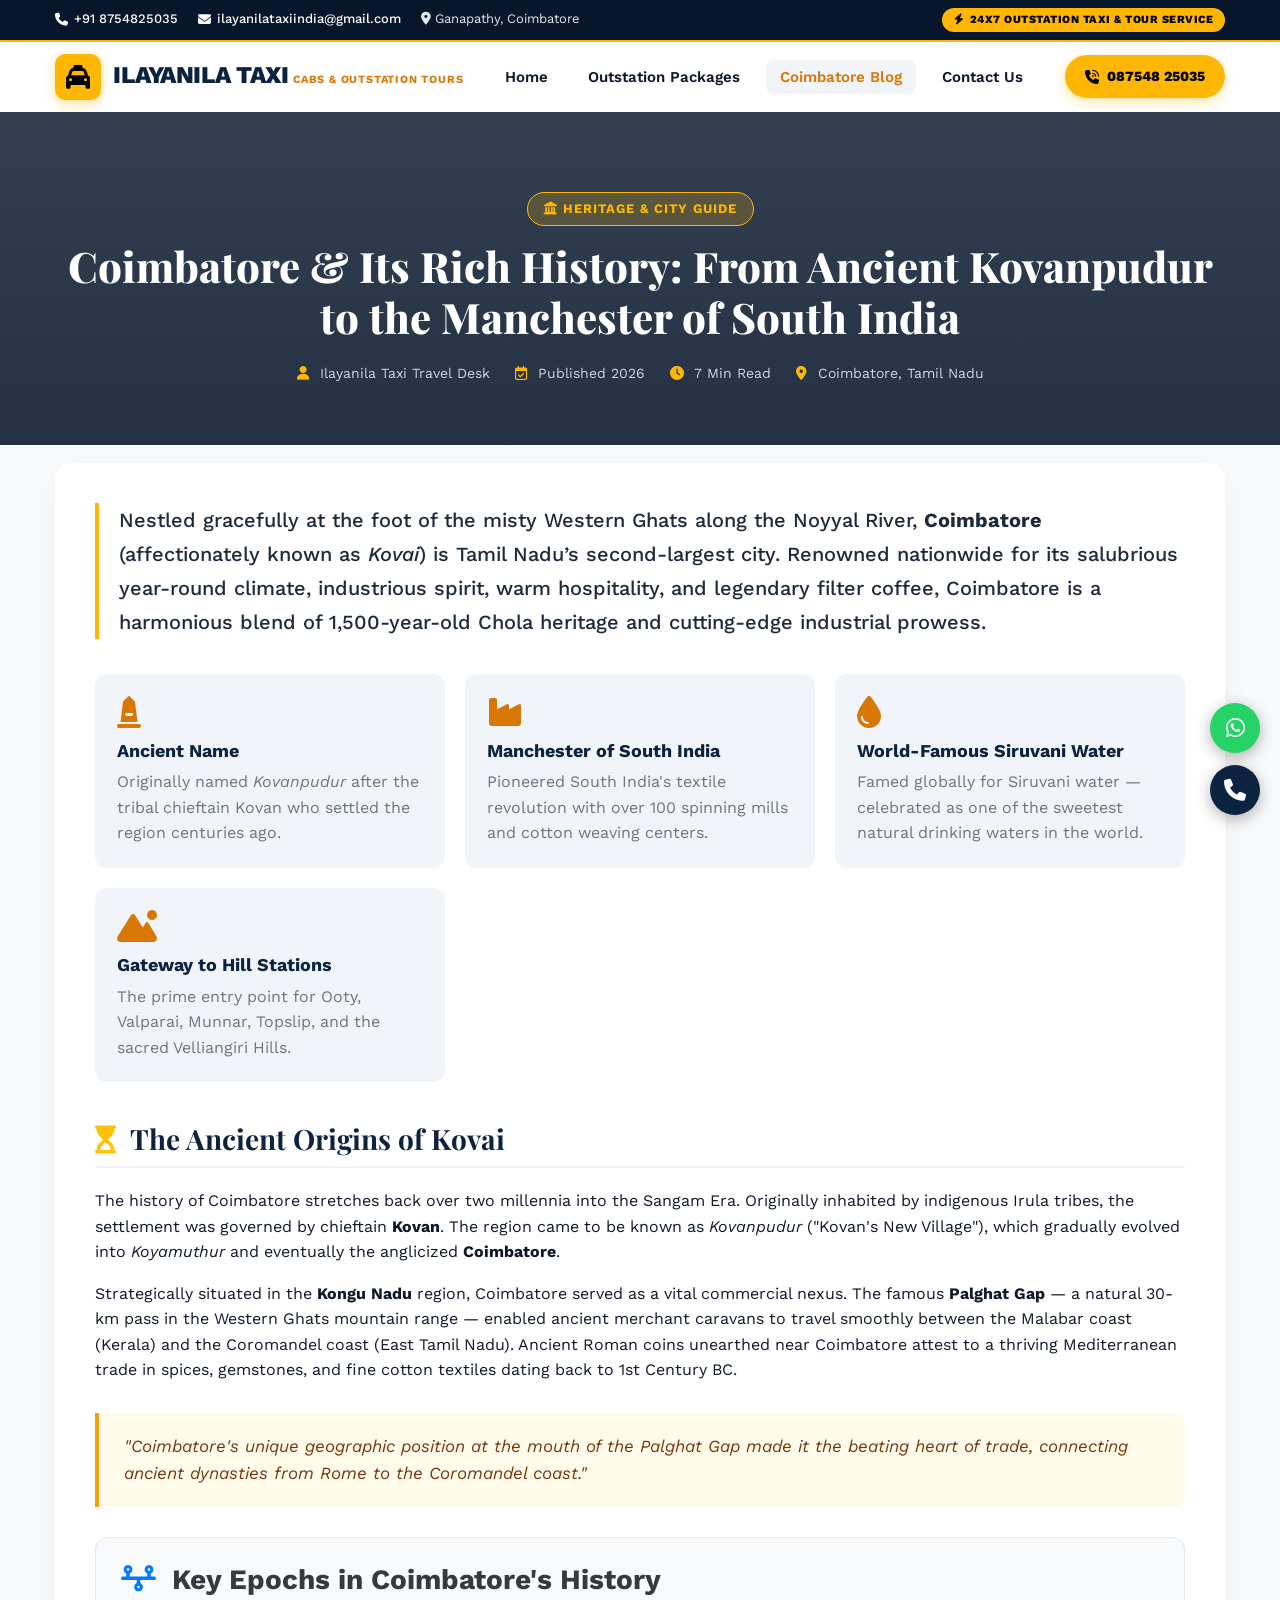
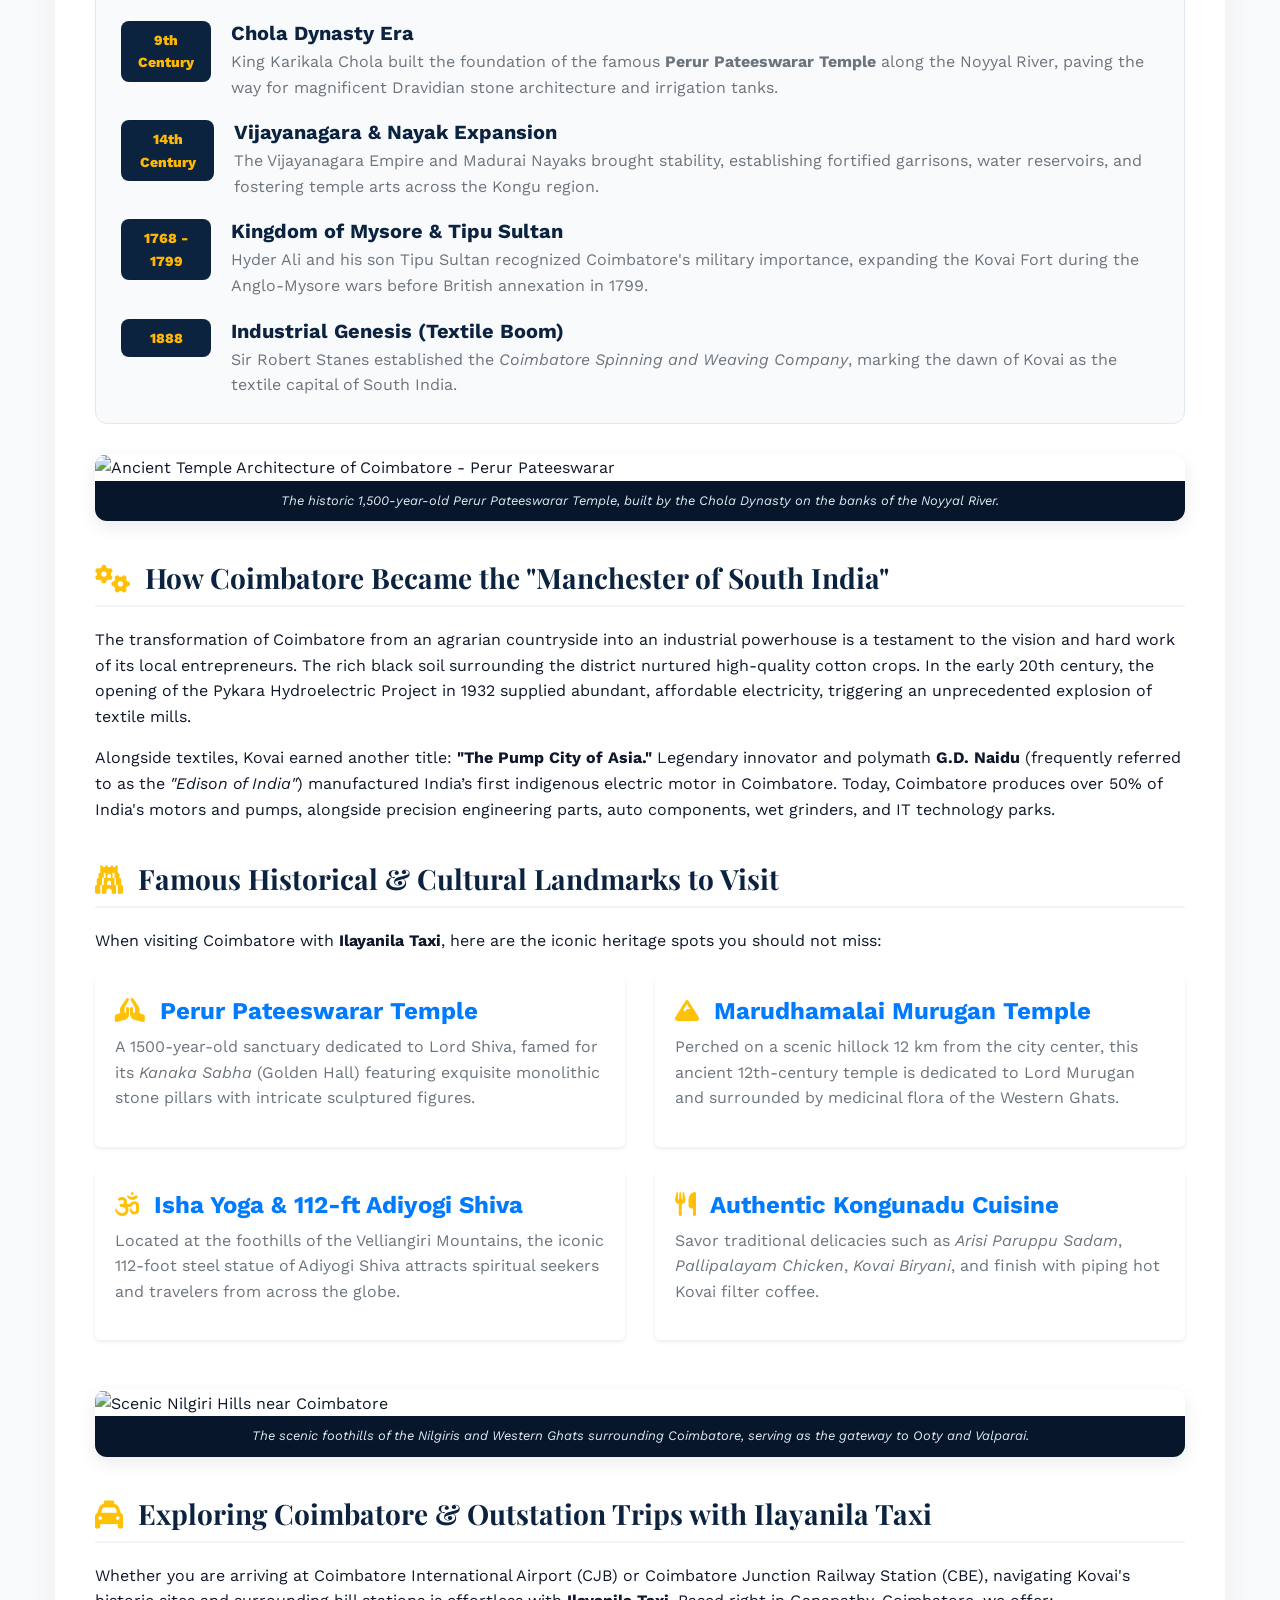
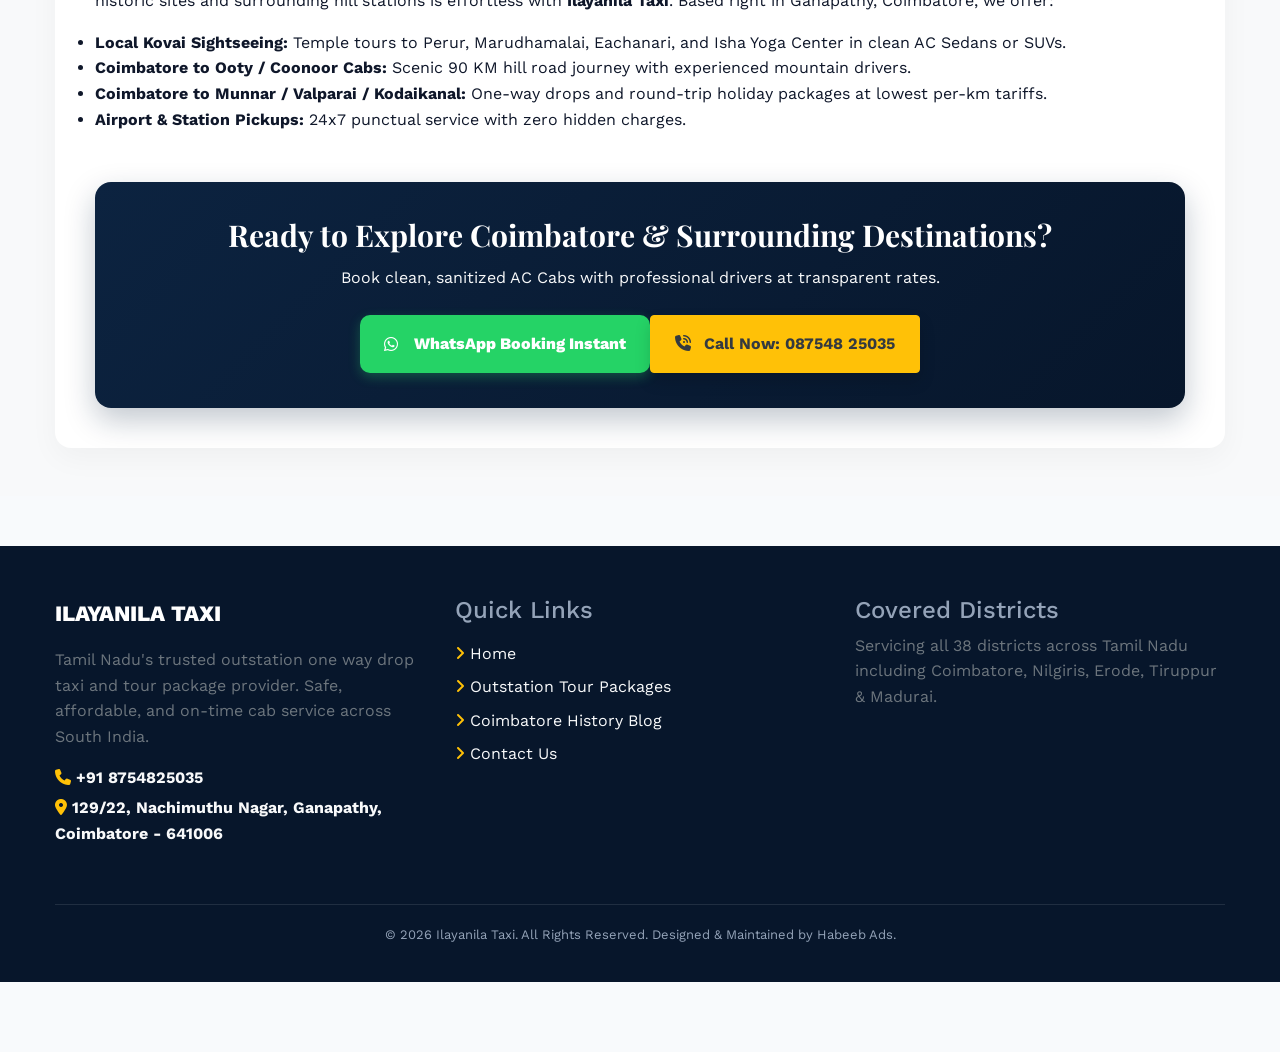
==== commit 4b80da2e: "refactor: update branding, assets, and footer contact Update banner image sources to local paths, re" ====
--- a/blog-coimbatore.html
+++ b/blog-coimbatore.html
@@ -489,7 +489,6 @@
       <p class="mt-3 text-muted">Tamil Nadu's trusted outstation one way drop taxi and tour package provider. Safe, affordable, and on-time cab service across South India.</p>
       <div class="mt-3 font-weight-bold text-light">
         <p class="mb-1"><i class="fa-solid fa-phone text-warning"></i> +91 8754825035</p>
-        <p class="mb-1"><i class="fa-solid fa-envelope text-warning"></i> ilayanilataxiindia@gmail.com</p>
         <p class="mb-1"><i class="fa-solid fa-location-dot text-warning"></i> 129/22, Nachimuthu Nagar, Ganapathy, Coimbatore - 641006</p>
       </div>
     </div>
@@ -511,7 +510,7 @@
   </div>
 
   <div class="footer-bottom text-center">
-    <p>© 2026 Ilayanila Taxi. All Rights Reserved. Designed & Maintained for Premier Travel Services.</p>
+    <p>© 2026 Ilayanila Taxi. All Rights Reserved. Designed & Maintained by Habeeb Ads.</p>
   </div>
 </div>
 </footer>
--- a/assets/css/style.css
+++ b/assets/css/style.css
@@ -898,18 +898,41 @@
 
 /* Extra Helper Utilities */
 .bookingform-details {
-  background: #0b3a6e !important;
-}
+  background: #ffffff !important;
+  color: #0f172a !important;
+  border-radius: 16px !important;
+  box-shadow: 0 16px 40px rgba(12, 35, 64, 0.15) !important;
+  border: 1px solid #e2e8f0 !important;
+  border-top: 5px solid #ffb703 !important;
+  padding: 32px;
+}
+
+.bookingform-details label {
+  color: #0f172a !important;
+  font-weight: 700 !important;
+  font-size: 14px !important;
+  margin-bottom: 6px !important;
+}
+
+.booking-header h2 {
+  color: #0c2340 !important;
+}
+
 .Bookingnow {
-  color: #e0b336 !important;
-}
+  color: #d97706 !important;
+}
+
 .nav-tabs .nav-link {
-  color: #e0b336 !important;
-}
+  color: #d97706 !important;
+}
+
 .nav-tabs .nav-link.active {
-  background: #0b3a6e !important;
-  border: 1px solid #e0b336 !important;
-}
+  background: #0c2340 !important;
+  color: #ffffff !important;
+  border: 1px solid #0c2340 !important;
+}
+
 #distance {
-  color: white !important;
-}
+  color: #854d0e !important;
+}
+
--- a/style.css
+++ b/style.css
@@ -1,19 +1,39 @@
 @import url('assets/css/style.css');
 
 .bookingform-details {
-    background: #0b3a6e !important;
-}
-.Bookingnow {
-    color: #e0b336 !important;
-}
-.nav-tabs .nav-link {
-    color: #e0b336 !important;
-}
-.nav-tabs .nav-link.active {
-    background: #0b3a6e !important;
-    border: 1px solid #e0b336 !important;
-}
-#distance {
-   color: white !important;
+  background: #ffffff !important;
+  color: #0f172a !important;
+  border-radius: 16px !important;
+  box-shadow: 0 16px 40px rgba(12, 35, 64, 0.15) !important;
+  border: 1px solid #e2e8f0 !important;
+  border-top: 5px solid #ffb703 !important;
 }
 
+.bookingform-details label {
+  color: #0f172a !important;
+  font-weight: 700 !important;
+}
+
+.booking-header h2 {
+  color: #0c2340 !important;
+}
+
+.Bookingnow {
+  color: #d97706 !important;
+}
+
+.nav-tabs .nav-link {
+  color: #d97706 !important;
+}
+
+.nav-tabs .nav-link.active {
+  background: #0c2340 !important;
+  color: #ffffff !important;
+  border: 1px solid #0c2340 !important;
+}
+
+#distance {
+  color: #854d0e !important;
+}
+
+
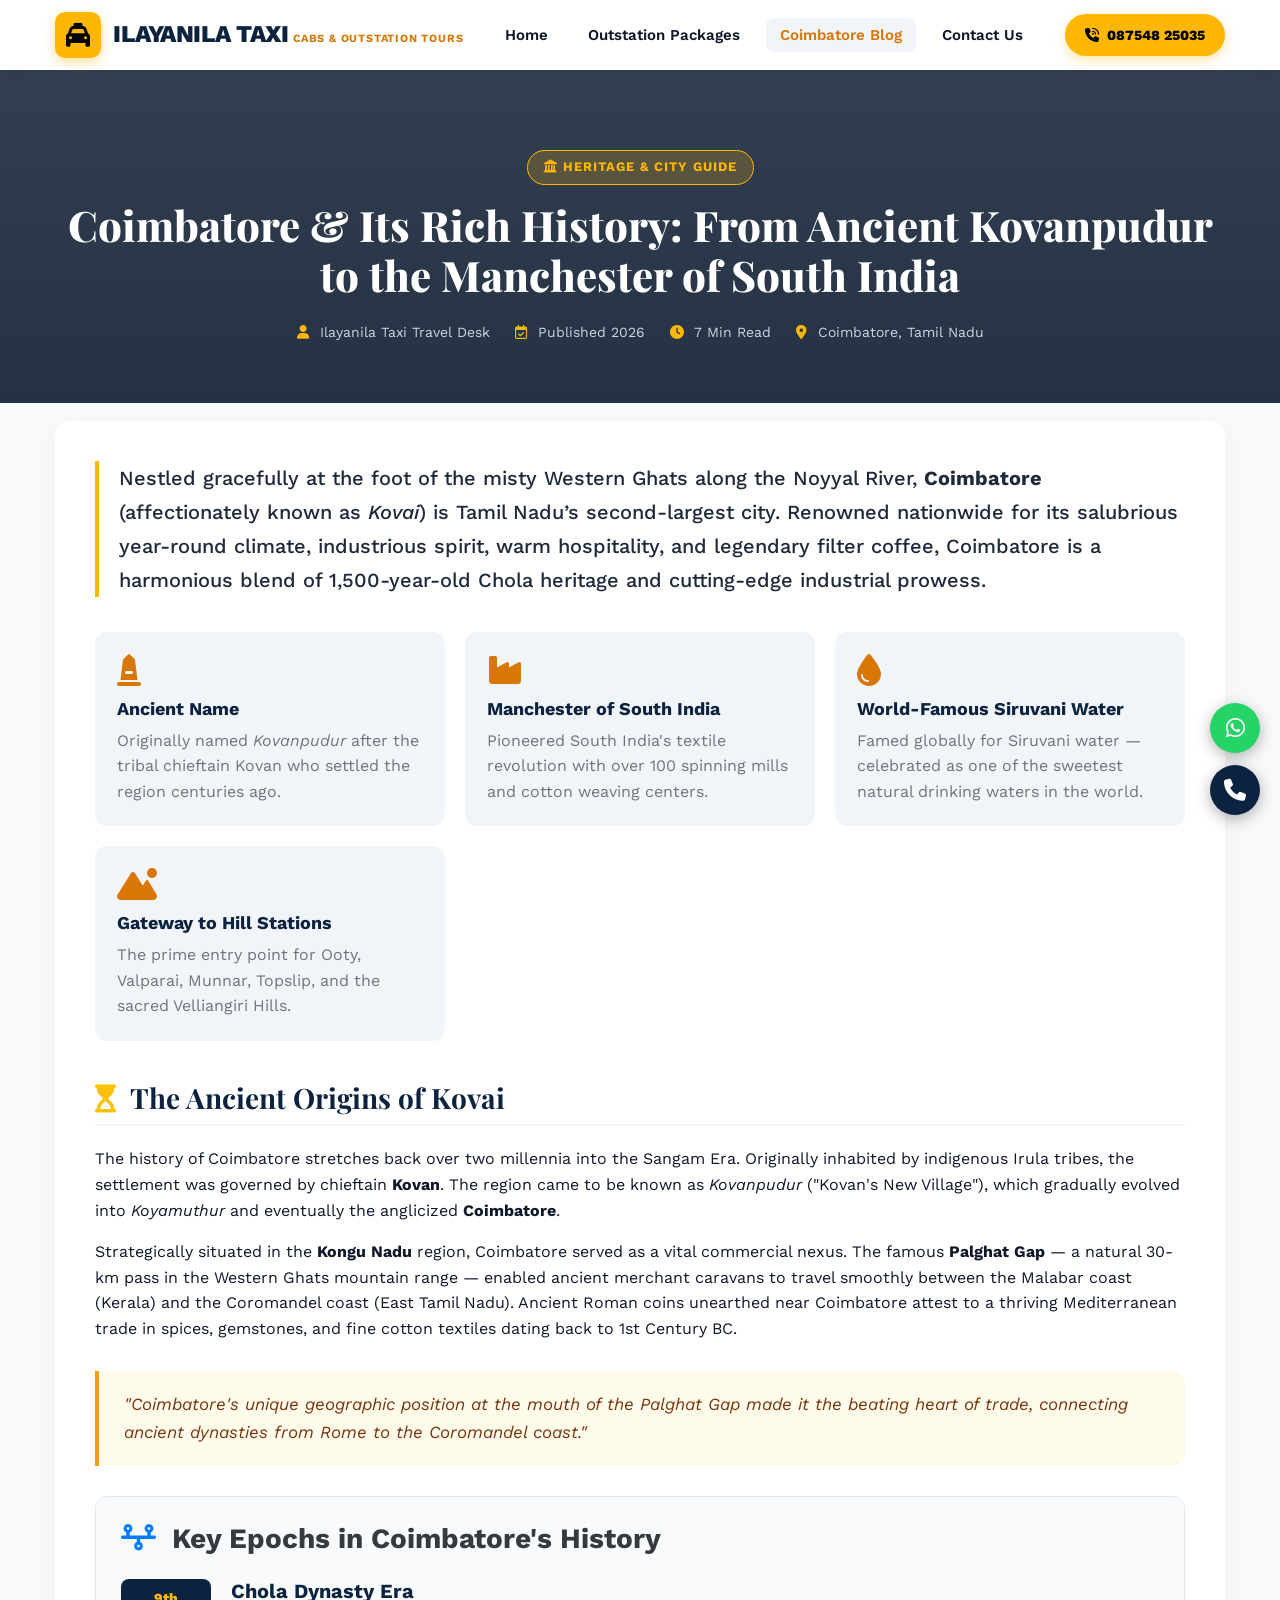
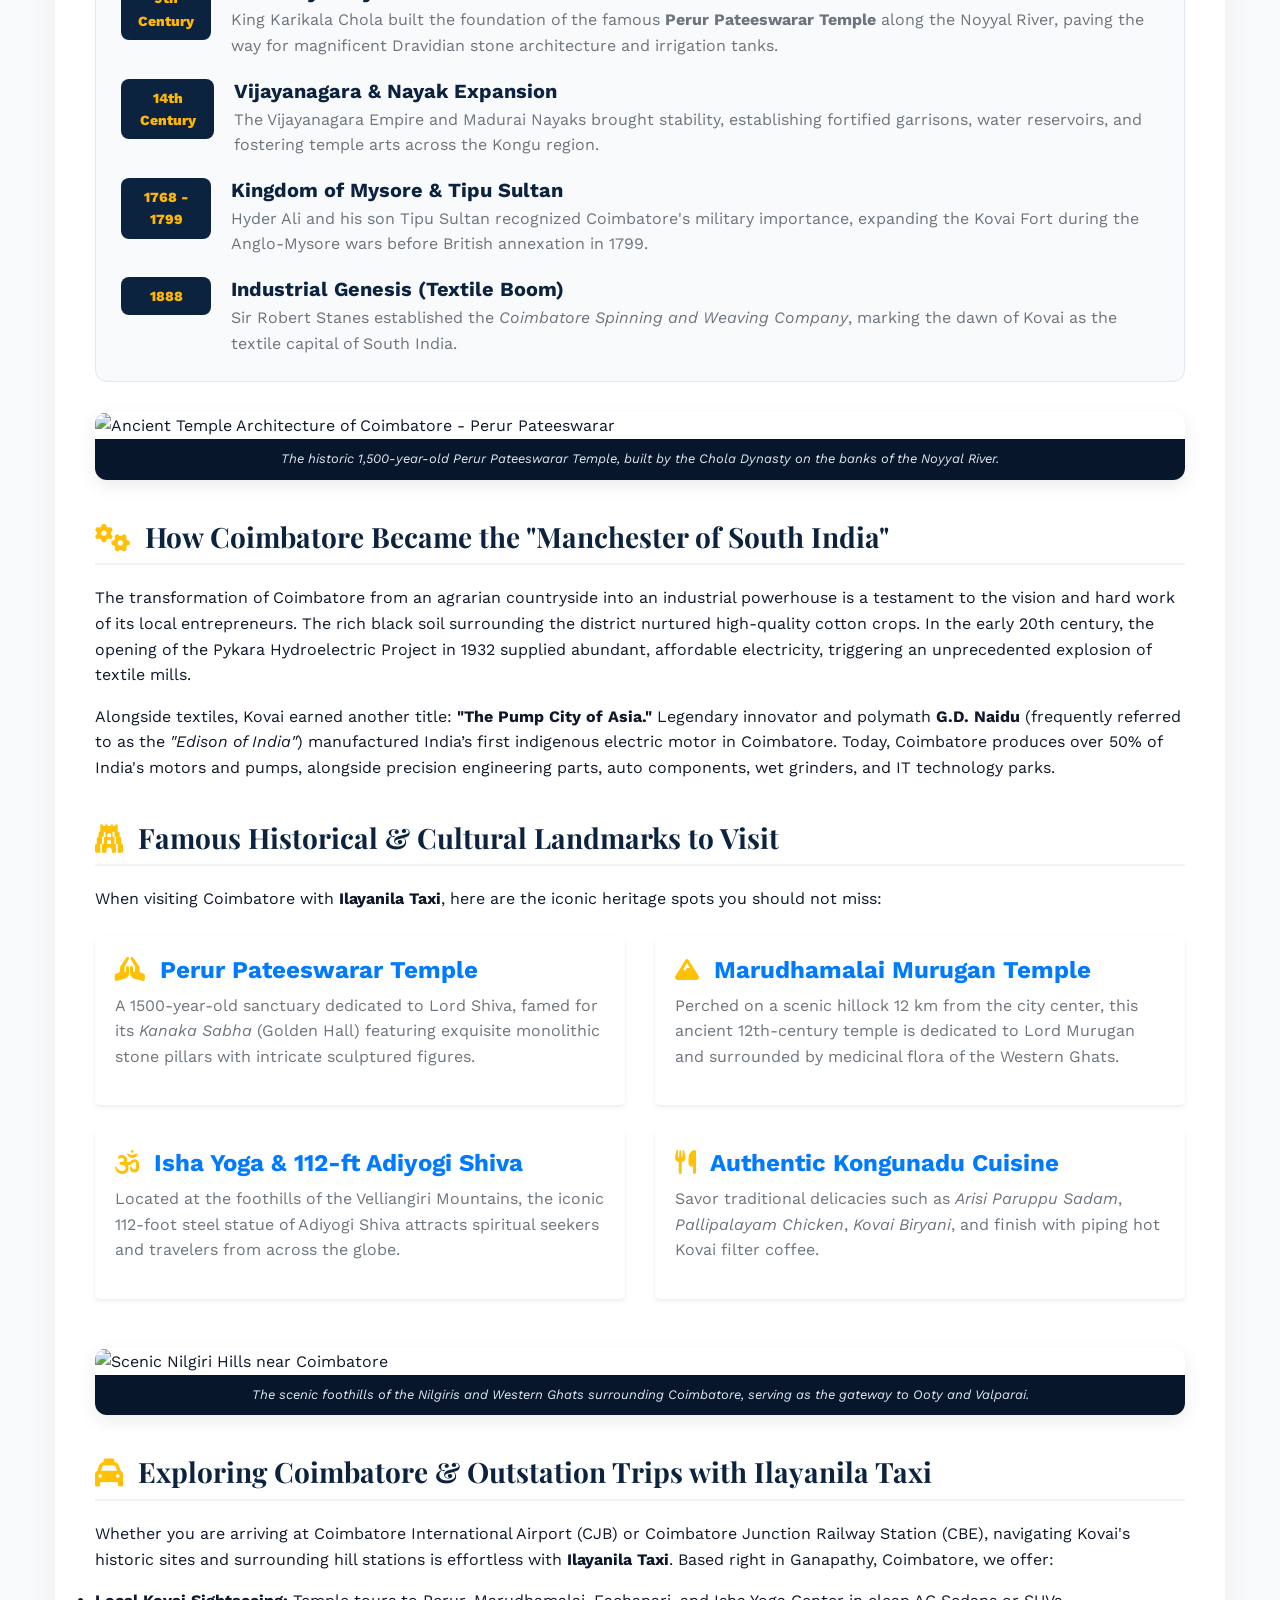
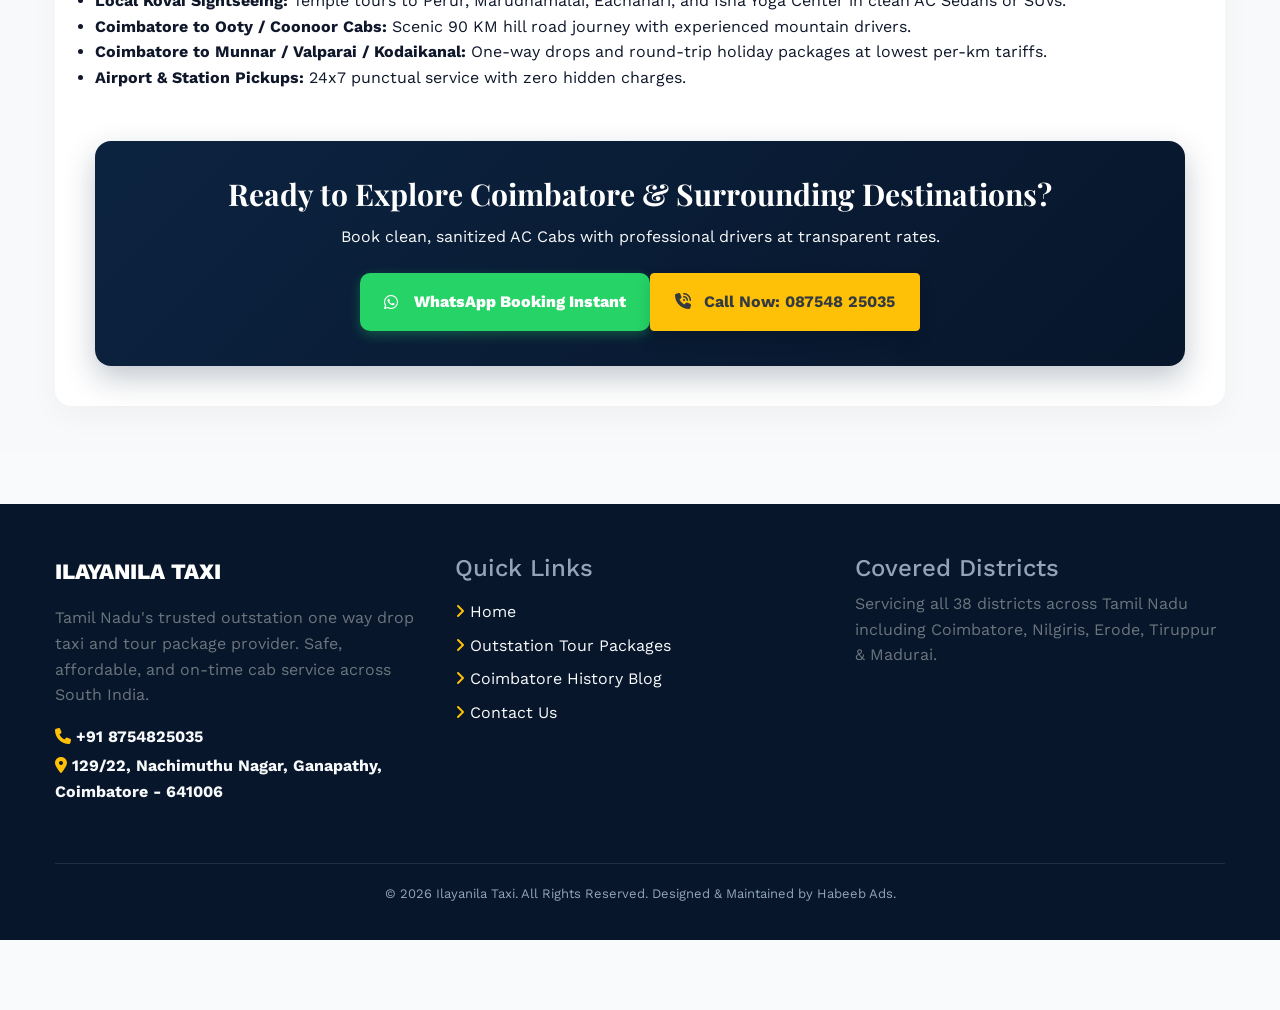
==== commit ceca02c2: "refactor: remove header top bar across all pages Simplify the navigation structure by removing the r" ====
--- a/blog-coimbatore.html
+++ b/blog-coimbatore.html
@@ -234,22 +234,6 @@
 <body>
 <div class="boxed_wrapper">
 
-<!-- Top Header Contact Bar -->
-<div class="header-top-bar">
-  <div class="auto-container">
-    <div class="top-bar-inner">
-      <div class="top-info">
-        <a href="tel:+918754825035"><i class="fa-solid fa-phone"></i> +91 8754825035</a>
-        <a href="mailto:ilayanilataxiindia@gmail.com"><i class="fa-solid fa-envelope"></i> ilayanilataxiindia@gmail.com</a>
-        <span class="d-none d-md-inline"><i class="fa-solid fa-location-dot"></i> Ganapathy, Coimbatore</span>
-      </div>
-      <div>
-        <span class="top-badge"><i class="fa-solid fa-bolt"></i> 24x7 Outstation Taxi & Tour Service</span>
-      </div>
-    </div>
-  </div>
-</div>
-
 <!-- Main Header -->
 <header class="main-header">
 <div class="header-lower">
